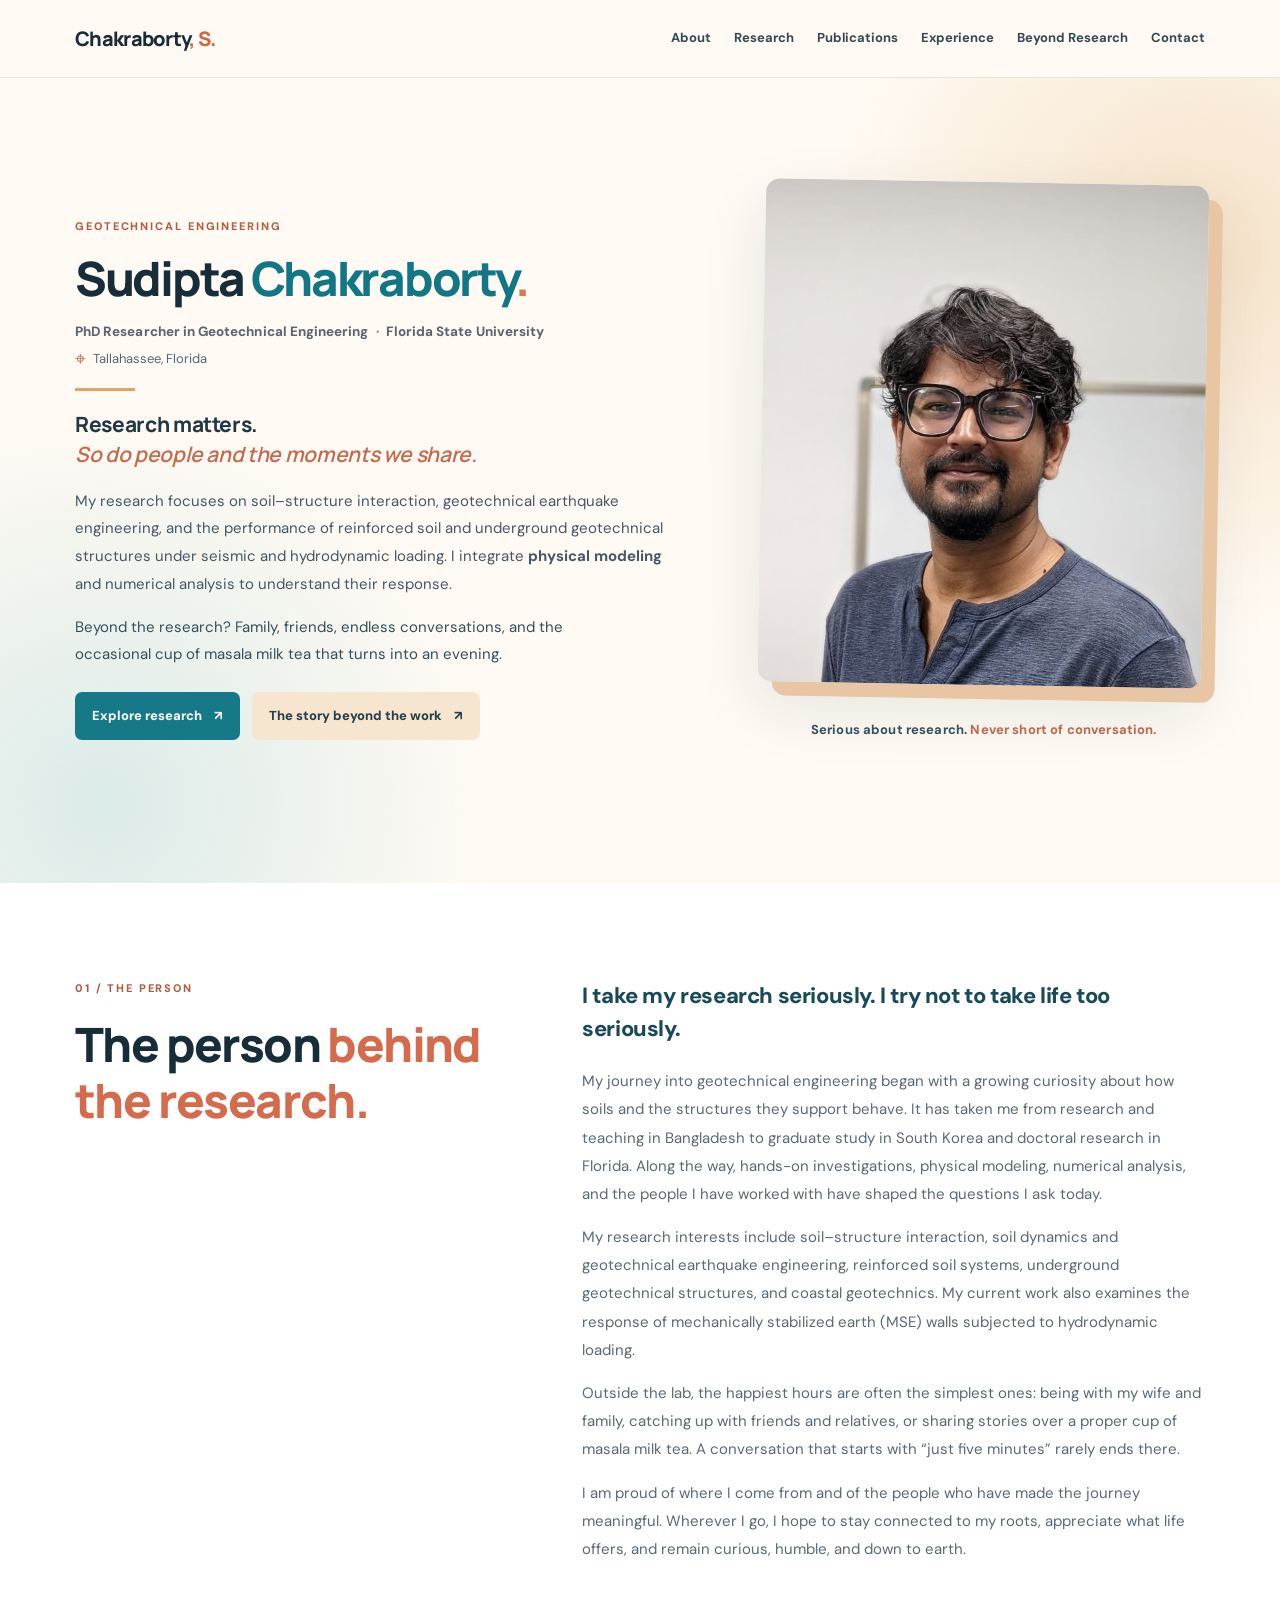
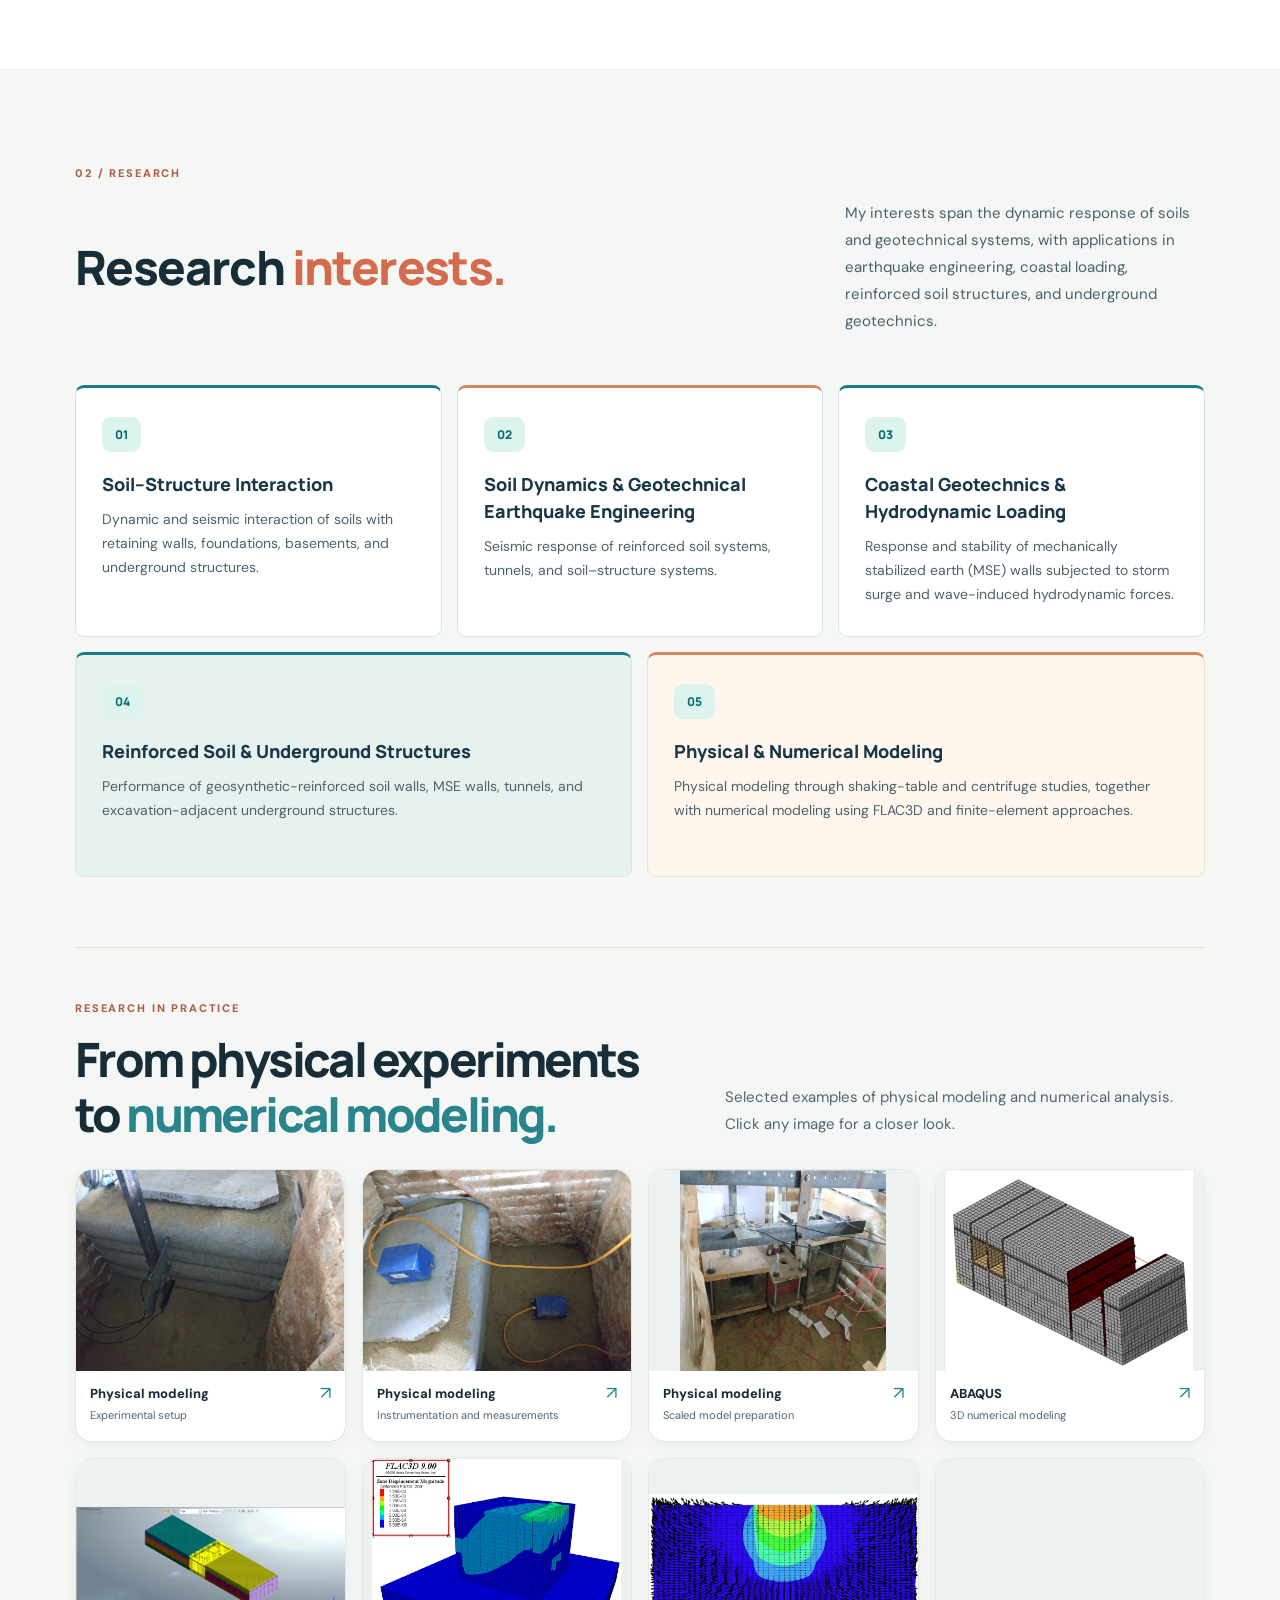
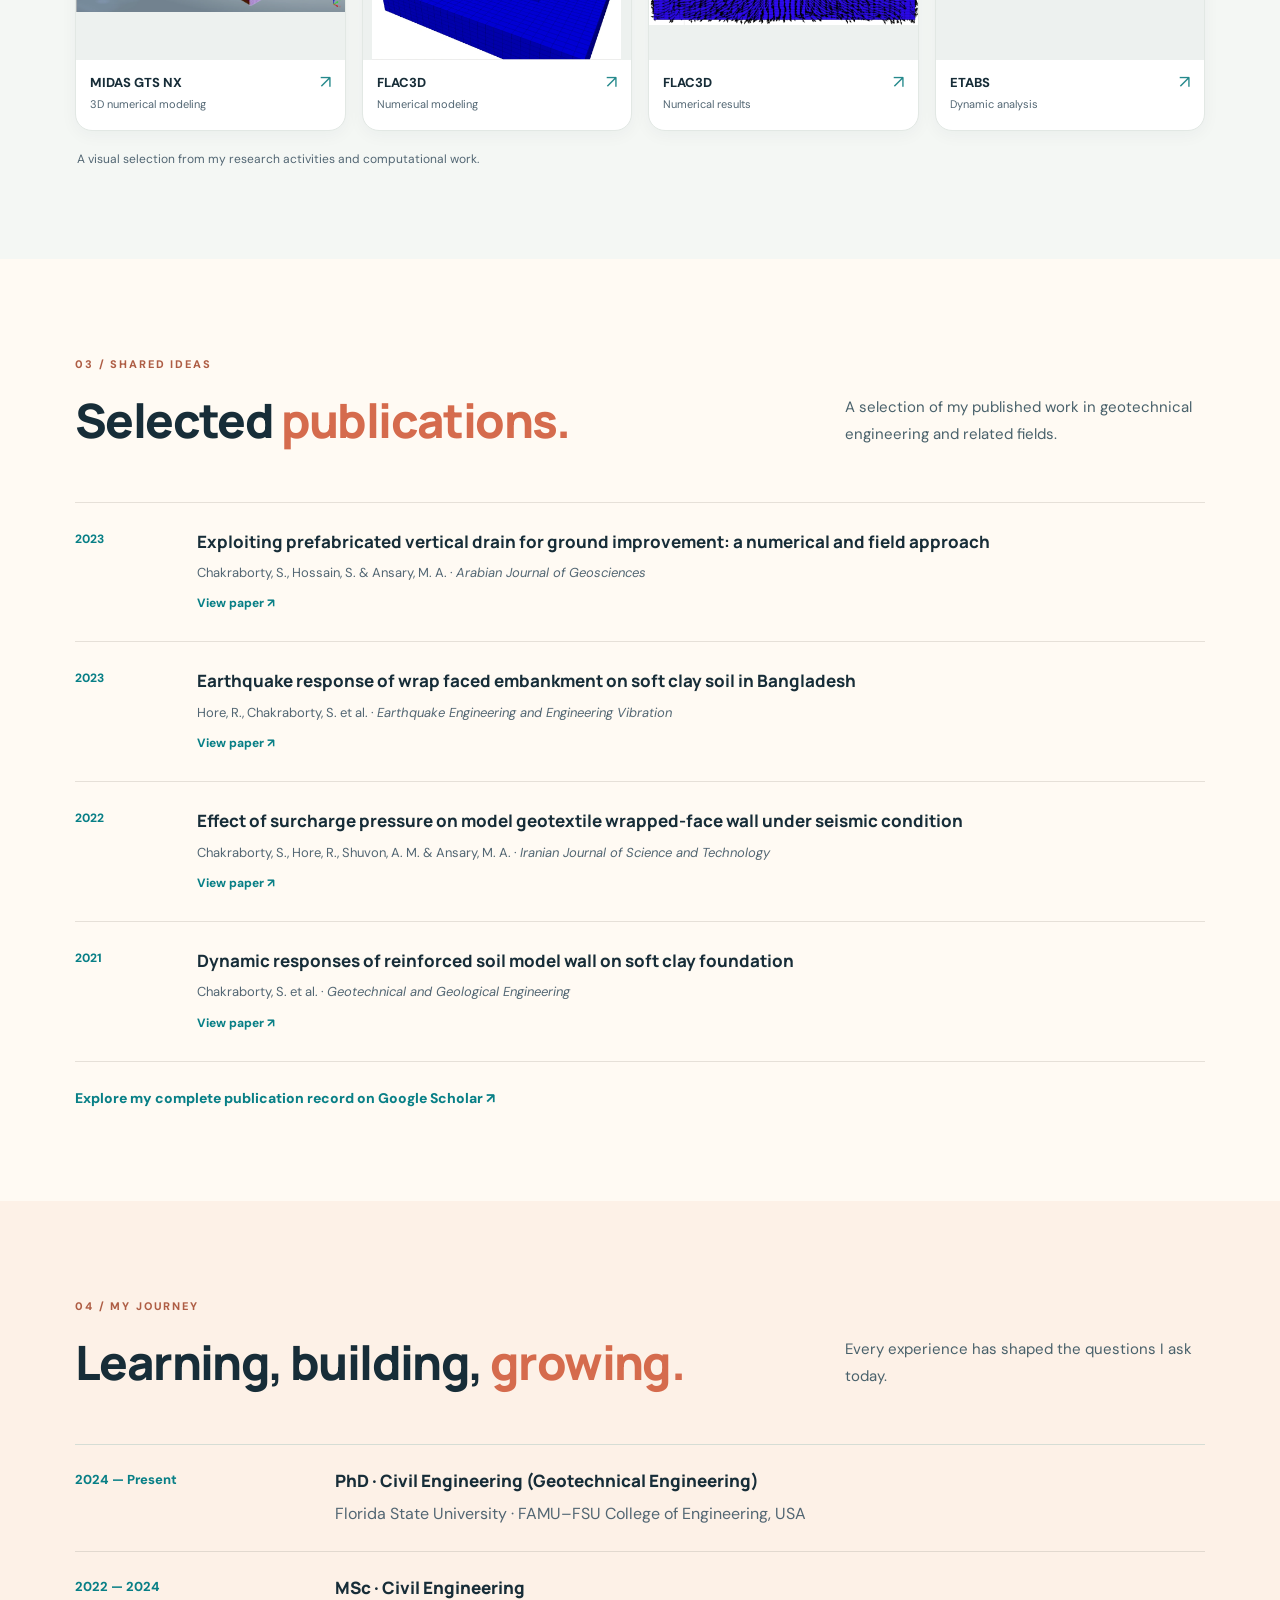
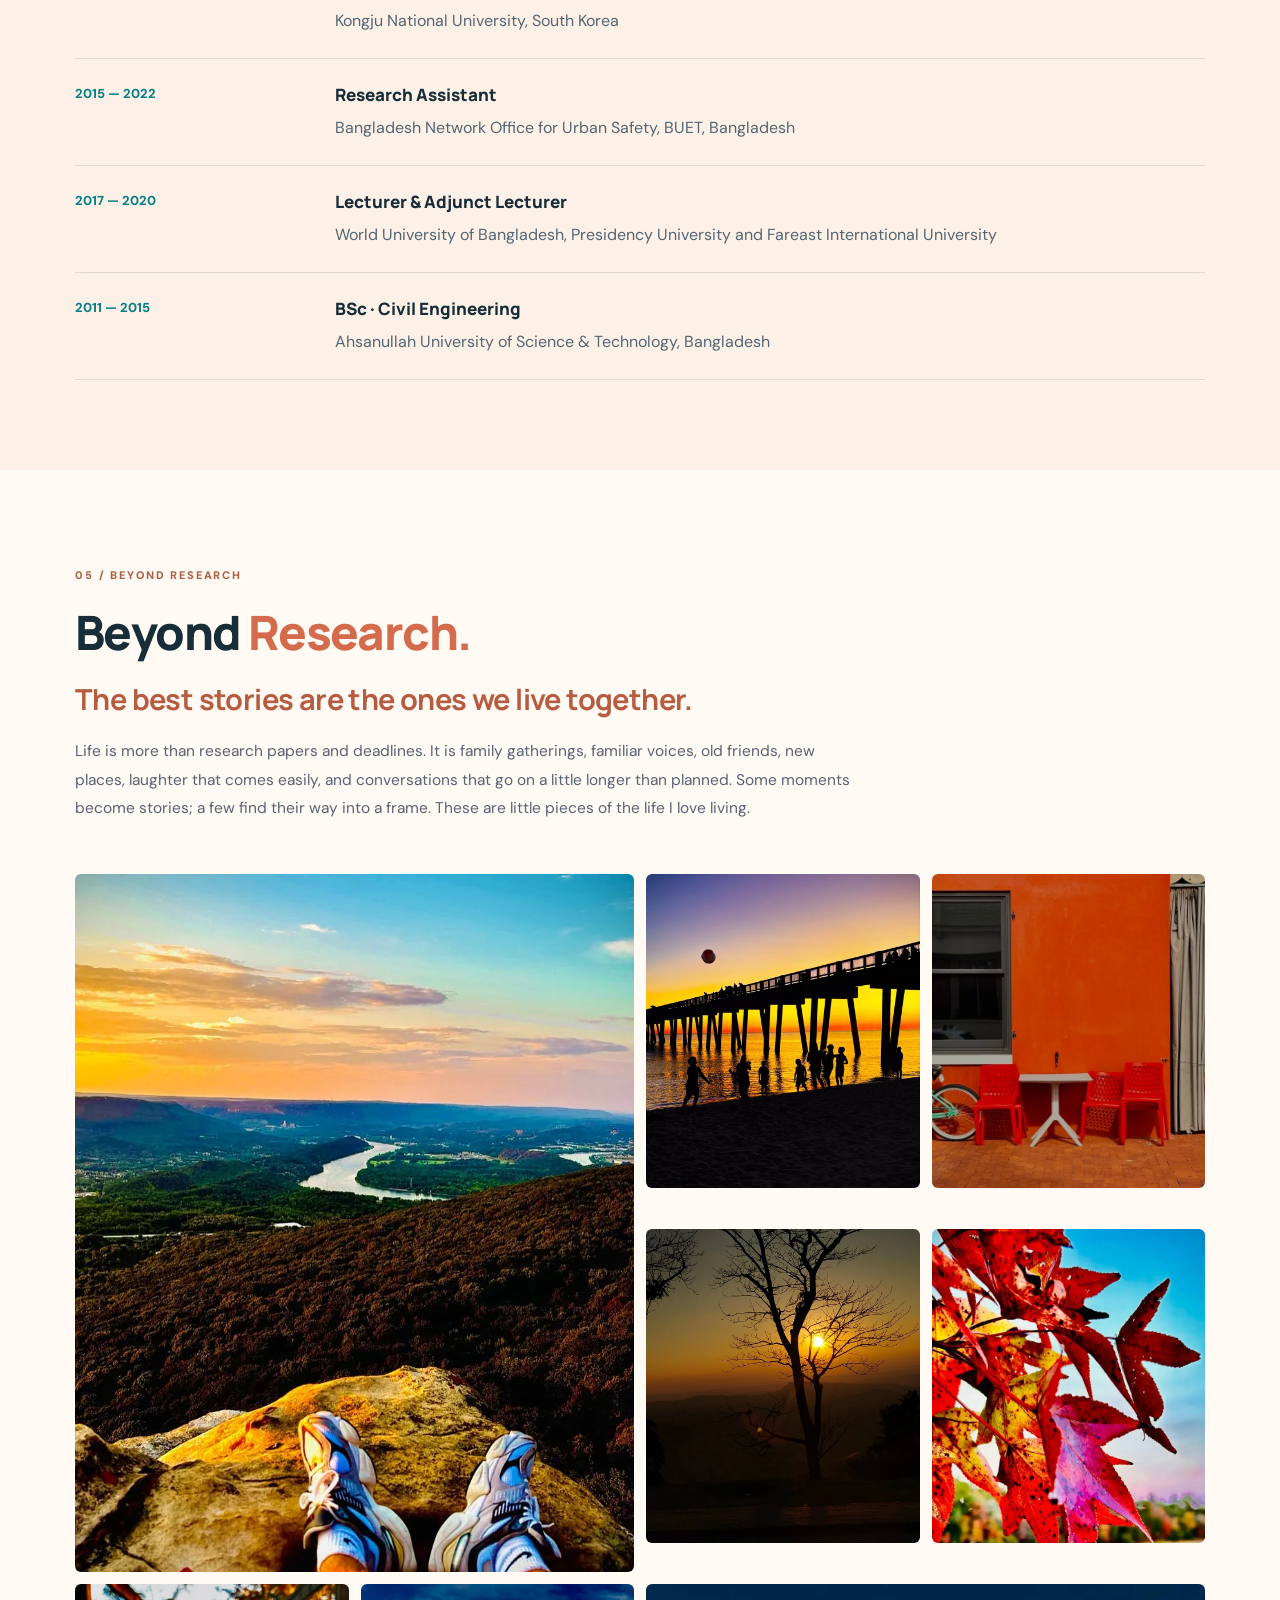
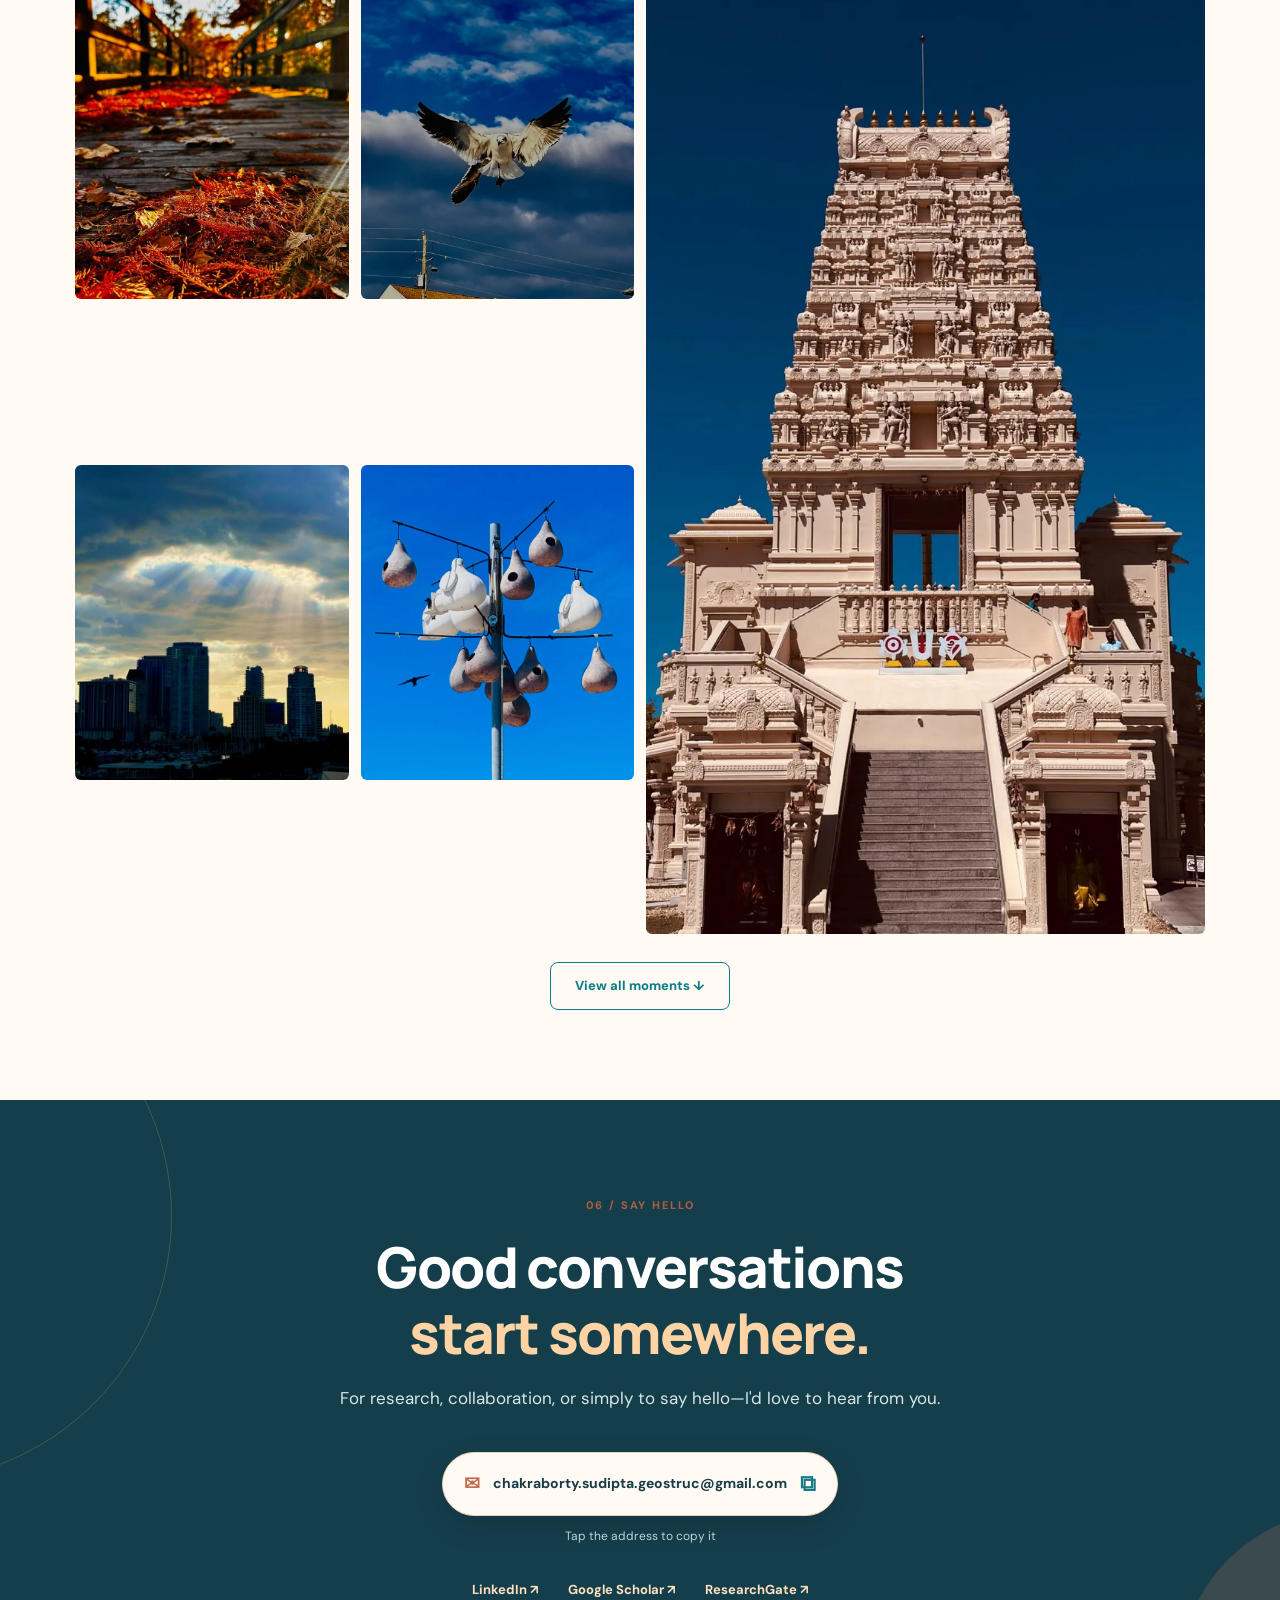
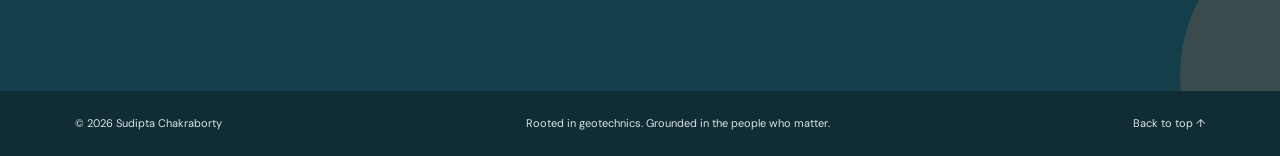
==== index.html @ 17e954bf "Launch personal academic website" ====
<!DOCTYPE html>

<html lang="en"><head><meta charset="utf-8"/><meta content="width=device-width,initial-scale=1" name="viewport"/><meta content="Sudipta Chakraborty — geotechnical engineering PhD researcher studying soil–structure interaction, reinforced soil systems, and seismic and hydrodynamic loading." name="description"/><title>Sudipta Chakraborty | Geotechnical Engineering</title><link href="https://fonts.googleapis.com" rel="preconnect"/><link crossorigin="" href="https://fonts.gstatic.com" rel="preconnect"/><link href="https://fonts.googleapis.com/css2?family=DM+Sans:wght@400;500;600;700&amp;family=Manrope:wght@400;500;600;700;800&amp;display=swap" rel="stylesheet"/><link href="style.css" rel="stylesheet"/></head><body>
<header class="site-header"><div class="wrap nav"><a class="brand" href="#top">Chakraborty<span class="dot">, S.</span></a><button aria-expanded="false" aria-label="Toggle menu" class="menu-toggle" type="button">☰</button><nav aria-label="Main navigation" class="nav-links"><a href="#about">About</a><a href="#research">Research</a><a href="#publications">Publications</a><a href="#experience">Experience</a><a href="#beyond">Beyond Research</a><a href="#contact">Contact</a></nav></div></header>
<main id="top"><section class="hero"><div class="wrap hero-grid"><div><span class="eyebrow">GEOTECHNICAL ENGINEERING</span>
<h1>Sudipta <em>Chakraborty</em><span class="name-period">.</span></h1>
<p class="role">PhD Researcher in Geotechnical Engineering <span class="role-separator">·</span> Florida State University</p><p class="hero-location"><span aria-hidden="true" class="location-pin">⌖</span> Tallahassee, Florida</p>
<div class="hero-separator"></div>
<p class="hero-hook">Research matters.<br/><i>So do people and the moments we share.</i></p>
<p class="lead">My research focuses on soil–structure interaction, geotechnical earthquake engineering, and the performance of reinforced soil and underground geotechnical structures under seismic and hydrodynamic loading. I integrate <strong>physical modeling</strong> and numerical analysis to understand their response.</p>
<p class="hero-human">Beyond the research? Family, friends, endless conversations, and the occasional cup of masala milk tea that turns into an evening.</p>
<div class="actions"><a class="btn primary" href="#research">Explore research <span>↗</span></a><a class="btn secondary" href="#about">The story beyond the work <span>↗</span></a></div></div><div class="hero-picture"><div class="hero-photo"><img alt="Portrait of Sudipta Chakraborty" src="assets/portrait.jpg"/></div><span class="portrait-caption">Serious about research. <i>Never short of conversation.</i></span></div></div></section>
<section class="section about-section" id="about"><div class="wrap two-col"><div><span class="eyebrow">01 / THE PERSON</span><h2>The person <i>behind the research.</i></h2></div><div><p class="large-copy">I take my research seriously. I try not to take life too seriously.</p>
<p>My journey into geotechnical engineering began with a growing curiosity about how soils and the structures they support behave. It has taken me from research and teaching in Bangladesh to graduate study in South Korea and doctoral research in Florida. Along the way, hands-on investigations, physical modeling, numerical analysis, and the people I have worked with have shaped the questions I ask today.</p>
<p>My research interests include soil–structure interaction, soil dynamics and geotechnical earthquake engineering, reinforced soil systems, underground geotechnical structures, and coastal geotechnics. My current work also examines the response of mechanically stabilized earth (MSE) walls subjected to hydrodynamic loading.</p>
<p>Outside the lab, the happiest hours are often the simplest ones: being with my wife and family, catching up with friends and relatives, or sharing stories over a proper cup of masala milk tea. A conversation that starts with “just five minutes” rarely ends there.</p>
<p>I am proud of where I come from and of the people who have made the journey meaningful. Wherever I go, I hope to stay connected to my roots, appreciate what life offers, and remain curious, humble, and down to earth.</p></div></div></section>
<section class="section paper-section" id="research"><div class="wrap"><span class="eyebrow">02 / RESEARCH</span><div class="section-head"><h2>Research <i>interests.</i></h2><p>My interests span the dynamic response of soils and geotechnical systems, with applications in earthquake engineering, coastal loading, reinforced soil structures, and underground geotechnics.</p></div><div class="research-grid"><article class="research-card"><span class="card-icon">01</span><h3>Soil–Structure Interaction</h3><p>Dynamic and seismic interaction of soils with retaining walls, foundations, basements, and underground structures.</p></article><article class="research-card"><span class="card-icon">02</span><h3>Soil Dynamics &amp; Geotechnical Earthquake Engineering</h3><p>Seismic response of reinforced soil systems, tunnels, and soil–structure systems.</p></article><article class="research-card"><span class="card-icon">03</span><h3>Coastal Geotechnics &amp; Hydrodynamic Loading</h3><p>Response and stability of mechanically stabilized earth (MSE) walls subjected to storm surge and wave-induced hydrodynamic forces.</p></article><article class="research-card"><span class="card-icon">04</span><h3>Reinforced Soil &amp; Underground Structures</h3><p>Performance of geosynthetic-reinforced soil walls, MSE walls, tunnels, and excavation-adjacent underground structures.</p></article><article class="research-card"><span class="card-icon">05</span><h3>Physical &amp; Numerical Modeling</h3><p>Physical modeling through shaking-table and centrifuge studies, together with numerical modeling using FLAC3D and finite-element approaches.</p></article></div><div class="research-showcase" id="research-photos"><div class="showcase-heading"><div><span class="eyebrow">RESEARCH IN PRACTICE</span><h3>From physical experiments to <i>numerical modeling.</i></h3></div><p>Selected examples of physical modeling and numerical analysis. Click any image for a closer look.</p></div><div class="research-photo-grid"><a aria-label="View Physical modeling experimental setup" class="research-photo" href="assets/research/research-01.webp" rel="noopener" target="_blank"><span class="research-photo-image"><img alt="Physical modeling experimental setup" decoding="async" loading="lazy" src="assets/research/research-01.webp"/></span><span class="research-photo-meta"><strong>Physical modeling</strong><small>Experimental setup</small></span><span aria-hidden="true" class="research-expand">↗</span></a><a aria-label="View Physical modeling instrumentation and measurements" class="research-photo" href="assets/research/research-02.webp" rel="noopener" target="_blank"><span class="research-photo-image"><img alt="Physical modeling instrumentation and measurements" decoding="async" loading="lazy" src="assets/research/research-02.webp"/></span><span class="research-photo-meta"><strong>Physical modeling</strong><small>Instrumentation and measurements</small></span><span aria-hidden="true" class="research-expand">↗</span></a><a aria-label="View Physical modeling scaled model preparation" class="research-photo" href="assets/research/research-03.webp" rel="noopener" target="_blank"><span class="research-photo-image"><img alt="Physical modeling scaled model preparation" decoding="async" loading="lazy" src="assets/research/research-03.webp"/></span><span class="research-photo-meta"><strong>Physical modeling</strong><small>Scaled model preparation</small></span><span aria-hidden="true" class="research-expand">↗</span></a><a aria-label="View ABAQUS three-dimensional numerical model" class="research-photo" href="assets/research/research-04.webp" rel="noopener" target="_blank"><span class="research-photo-image"><img alt="ABAQUS three-dimensional numerical model" decoding="async" loading="lazy" src="assets/research/research-04.webp"/></span><span class="research-photo-meta"><strong>ABAQUS</strong><small>3D numerical modeling</small></span><span aria-hidden="true" class="research-expand">↗</span></a><a aria-label="View MIDAS GTS NX three-dimensional numerical model" class="research-photo" href="assets/research/research-05.webp" rel="noopener" target="_blank"><span class="research-photo-image"><img alt="MIDAS GTS NX three-dimensional numerical model" decoding="async" loading="lazy" src="assets/research/research-05.webp"/></span><span class="research-photo-meta"><strong>MIDAS GTS NX</strong><small>3D numerical modeling</small></span><span aria-hidden="true" class="research-expand">↗</span></a><a aria-label="View FLAC3D numerical model" class="research-photo" href="assets/research/research-06.webp" rel="noopener" target="_blank"><span class="research-photo-image"><img alt="FLAC3D numerical model" decoding="async" loading="lazy" src="assets/research/research-06.webp"/></span><span class="research-photo-meta"><strong>FLAC3D</strong><small>Numerical modeling</small></span><span aria-hidden="true" class="research-expand">↗</span></a><a aria-label="View FLAC3D numerical results" class="research-photo" href="assets/research/research-07.webp" rel="noopener" target="_blank"><span class="research-photo-image"><img alt="FLAC3D numerical results" decoding="async" loading="lazy" src="assets/research/research-07.webp"/></span><span class="research-photo-meta"><strong>FLAC3D</strong><small>Numerical results</small></span><span aria-hidden="true" class="research-expand">↗</span></a><a aria-label="View ETABS dynamic analysis model" class="research-photo" href="assets/research/research-08.webp" rel="noopener" target="_blank"><span class="research-photo-image"><img alt="ETABS dynamic analysis model" decoding="async" loading="lazy" src="assets/research/research-08.webp"/></span><span class="research-photo-meta"><strong>ETABS</strong><small>Dynamic analysis</small></span><span aria-hidden="true" class="research-expand">↗</span></a></div><p class="showcase-footnote">A visual selection from my research activities and computational work.</p></div></div></section>
<section class="section" id="publications"><div class="wrap"><span class="eyebrow">03 / SHARED IDEAS</span><div class="section-head"><h2>Selected <i>publications.</i></h2><p>A selection of my published work in geotechnical engineering and related fields.</p></div><div class="publications">
<article class="pub"><span class="pub-year">2023</span><div><h3>Exploiting prefabricated vertical drain for ground improvement: a numerical and field approach</h3><p>Chakraborty, S., Hossain, S. &amp; Ansary, M. A. · <i>Arabian Journal of Geosciences</i></p><a href="https://doi.org/10.1007/s12517-023-11528-5" rel="noopener" target="_blank">View paper ↗</a></div></article>
<article class="pub"><span class="pub-year">2023</span><div><h3>Earthquake response of wrap faced embankment on soft clay soil in Bangladesh</h3><p>Hore, R., Chakraborty, S. et al. · <i>Earthquake Engineering and Engineering Vibration</i></p><a href="https://doi.org/10.1007/s11803-023-2194-8" rel="noopener" target="_blank">View paper ↗</a></div></article>
<article class="pub"><span class="pub-year">2022</span><div><h3>Effect of surcharge pressure on model geotextile wrapped-face wall under seismic condition</h3><p>Chakraborty, S., Hore, R., Shuvon, A. M. &amp; Ansary, M. A. · <i>Iranian Journal of Science and Technology</i></p><a href="https://doi.org/10.1007/s40996-022-00900-2" rel="noopener" target="_blank">View paper ↗</a></div></article>
<article class="pub"><span class="pub-year">2021</span><div><h3>Dynamic responses of reinforced soil model wall on soft clay foundation</h3><p>Chakraborty, S. et al. · <i>Geotechnical and Geological Engineering</i></p><a href="https://doi.org/10.1007/s10706-020-01665-z" rel="noopener" target="_blank">View paper ↗</a></div></article></div><a class="text-link" href="https://scholar.google.com/citations?user=aF-AD1QAAAAJ&amp;hl=en" rel="noopener" target="_blank">Explore my complete publication record on Google Scholar ↗</a></div></section>
<section class="section experience-section" id="experience"><div class="wrap"><span class="eyebrow">04 / MY JOURNEY</span><div class="section-head"><h2>Learning, building, <i>growing.</i></h2><p>Every experience has shaped the questions I ask today.</p></div><div class="timeline"><div class="timeline-item"><span>2024 — Present</span><div><h3>PhD · Civil Engineering (Geotechnical Engineering)</h3><p>Florida State University · FAMU–FSU College of Engineering, USA</p></div></div><div class="timeline-item"><span>2022 — 2024</span><div><h3>MSc · Civil Engineering</h3><p>Kongju National University, South Korea</p></div></div><div class="timeline-item"><span>2015 — 2022</span><div><h3>Research Assistant</h3><p>Bangladesh Network Office for Urban Safety, BUET, Bangladesh</p></div></div><div class="timeline-item"><span>2017 — 2020</span><div><h3>Lecturer &amp; Adjunct Lecturer</h3><p>World University of Bangladesh, Presidency University and Fareast International University</p></div></div><div class="timeline-item"><span>2011 — 2015</span><div><h3>BSc · Civil Engineering</h3><p>Ahsanullah University of Science &amp; Technology, Bangladesh</p></div></div></div></div></section>
<section class="section gallery-section" id="beyond"><div class="wrap"><span class="eyebrow">05 / BEYOND RESEARCH</span><div class="section-head"><div><h2>Beyond <i>Research.</i></h2><p class="gallery-quote">The best stories are the ones we live together.</p><p class="gallery-intro">Life is more than research papers and deadlines. It is family gatherings, familiar voices, old friends, new places, laughter that comes easily, and conversations that go on a little longer than planned. Some moments become stories; a few find their way into a frame. These are little pieces of the life I love living.</p></div></div><div class="photo-grid" id="photoGrid"></div><button class="show-more" id="morePhotos" type="button">View all moments ↓</button></div></section>
<section class="section contact-section" id="contact"><div class="wrap contact-wrap"><span class="eyebrow">06 / SAY HELLO</span><h2>Good conversations<br/><i>start somewhere.</i></h2><p>For research, collaboration, or simply to say hello—I'd love to hear from you.</p><button aria-label="Copy email address: chakraborty.sudipta.geostruc@gmail.com" class="email-pill" id="copyEmail" title="Click to copy email" type="button"><span class="email-pill-icon">✉</span><span class="email-pill-address">chakraborty.sudipta.geostruc@gmail.com</span><span aria-hidden="true" class="email-pill-copy">⧉</span></button><span aria-live="polite" class="copy-hint" id="copyHint">Tap the address to copy it</span><div class="socials"><a href="https://www.linkedin.com/in/sudipta-chakraborty-29608b140/" rel="noopener" target="_blank">LinkedIn ↗</a><a href="https://scholar.google.com/citations?user=aF-AD1QAAAAJ&amp;hl=en" rel="noopener" target="_blank">Google Scholar ↗</a><a href="https://www.researchgate.net/profile/Sudipta-Chakraborty-10" rel="noopener" target="_blank">ResearchGate ↗</a></div></div></section></main><footer><div class="wrap footer-inner"><span>© <span id="year"></span> Sudipta Chakraborty</span><span>Rooted in geotechnics. Grounded in the people who matter.</span><a href="#top">Back to top ↑</a></div></footer>
<div aria-label="Photography viewer" aria-modal="true" class="lightbox" hidden="" id="lightbox" role="dialog"><button aria-label="Close photo viewer" class="close-lightbox" type="button">×</button><button aria-label="Previous photo" class="prev-photo" type="button">‹</button><img alt="Enlarged personal photograph" id="lightboxImg"/><button aria-label="Next photo" class="next-photo" type="button">›</button><div class="photo-count" id="photoCount"></div></div><script src="script.js"></script></body></html>
---- style.css ----
:root{--ink:#21332f;--muted:#65736e;--paper:#faf9f5;--mint:#e7f0e8;--accent:#437764;--line:#e1e8e1;--white:#fff}*{box-sizing:border-box}html{scroll-behavior:smooth;scroll-padding-top:85px}body{margin:0;background:var(--paper);color:var(--ink);font-family:'DM Sans',sans-serif;font-size:15px;line-height:1.7}a{text-decoration:none;color:inherit}button{font:inherit;cursor:pointer}img{max-width:100%;display:block}.wrap{width:min(1130px,calc(100% - 48px));margin:auto}.site-header{position:sticky;top:0;z-index:30;background:rgba(250,249,245,.95);backdrop-filter:blur(14px);border-bottom:1px solid var(--line)}.nav{height:75px;display:flex;align-items:center;justify-content:space-between}.brand{font:800 23px Manrope,sans-serif;letter-spacing:-1.2px}.dot{color:#d39161}.nav-links{display:flex;gap:23px;align-items:center}.nav-links a{font-size:12px;font-weight:700;color:#46594e;transition:color .2s}.nav-links a:hover,.text-link:hover{color:#c57e4d}.menu-toggle{display:none;background:none;border:0;font-size:26px;color:var(--ink)}.hero{padding:88px 0 110px;overflow:hidden}.hero-grid{display:grid;grid-template-columns:1.13fr .87fr;align-items:center;gap:70px}.eyebrow{display:inline-flex;align-items:center;gap:9px;text-transform:uppercase;letter-spacing:2px;font-size:11px;font-weight:800;color:var(--accent)}.spark{font-size:18px}.hero h1{font:800 clamp(55px,6.2vw,93px)/1.11 Manrope,sans-serif;letter-spacing:-5px;margin:20px 0}.hero h1 em,h2 i{font-style:normal;color:var(--accent)}.role{font-size:16px;font-weight:700;margin:0 0 13px}.lead{font-size:17px;color:#596a62;max-width:540px}.actions{display:flex;gap:12px;flex-wrap:wrap;margin-top:30px}.btn{display:inline-flex;align-items:center;gap:22px;padding:13px 20px;border-radius:8px;font-size:13px;font-weight:800;transition:transform .2s,background .2s}.btn:hover{transform:translateY(-2px)}.primary{background:var(--accent);color:white}.secondary{background:#e5eee7;color:var(--ink)}.hero-location{margin-top:32px;font-size:12px;color:var(--muted)}.hero-picture{position:relative}.hero-photo{border-radius:43% 43% 16px 16px;overflow:hidden;background:#dce6df;aspect-ratio: .84;box-shadow:28px 28px 0 #e7eee5}.hero-photo img{width:100%;height:100%;object-fit:cover;object-position:50% 35%}.floating-note{position:absolute;bottom:-30px;left:-36px;display:block;background:#fff;padding:16px 22px;box-shadow:0 10px 45px #20392b20;border-radius:9px;transform:rotate(-5deg);font-size:12px;font-weight:800;line-height:1.6}.section{padding:100px 0}.about-section{background:#fff}.two-col{display:grid;grid-template-columns:1fr 1.5fr;gap:90px}.section h2{font:800 clamp(35px,4vw,55px)/1.17 Manrope,sans-serif;letter-spacing:-2px;margin:17px 0 18px}.two-col p{color:#63726a}.two-col .large-copy{font-size:21px;line-height:1.6;color:var(--ink);font-weight:600;margin-top:6px}.section-head{display:flex;justify-content:space-between;align-items:end;gap:45px;margin-bottom:35px}.section-head h2{max-width:560px}.section-head>p{max-width:370px;color:var(--muted)}.paper-section{background:#eef2ec}.research-grid{display:grid;grid-template-columns:repeat(3,1fr);gap:17px}.research-card{background:white;border-radius:13px;padding:35px 28px 31px;min-height:240px;box-shadow:0 1px 1px #00000005}.card-icon{display:inline-flex;border-radius:9px;background:#ebf3eb;padding:7px 13px;font-size:27px;color:var(--accent)}.research-card h3{font:800 17px/1.5 Manrope,sans-serif;margin:19px 0 10px}.research-card p,.pub p,.timeline-item p{color:var(--muted);margin:0}.publications{border-top:1px solid var(--line)}.pub{display:grid;grid-template-columns:95px 1fr;gap:27px;border-bottom:1px solid var(--line);padding:26px 0}.pub-year{font-size:12px;font-weight:800;color:var(--accent)}.pub h3{font:750 17px/1.5 Manrope,sans-serif;max-width:850px;margin:0 0 8px}.pub p{font-size:13px}.pub a,.text-link{display:inline-block;margin-top:9px;font-size:12px;font-weight:800;color:var(--accent)}.text-link{margin-top:25px;font-size:14px}.experience-section{background:#f0f4ef}.timeline{border-top:1px solid #d5ddd5}.timeline-item{display:grid;grid-template-columns:220px 1fr;gap:40px;border-bottom:1px solid #d5ddd5;padding:24px 0}.timeline-item>span{font-weight:800;color:var(--accent);font-size:13px}.timeline-item h3{font:800 17px Manrope,sans-serif;margin:0 0 8px}.gallery-section{background:#fff}.gallery-intro{max-width:650px!important;font-size:16px;color:var(--muted);line-height:1.75}.photo-grid{display:grid;grid-template-columns:repeat(4,minmax(0,1fr));gap:12px}.photo-grid button{padding:0;border:0;background:#e9ece6;border-radius:9px;overflow:hidden;aspect-ratio:4/4.6}.photo-grid button:nth-child(7n+1){grid-column:span 2;grid-row:span 2;aspect-ratio:auto}.photo-grid img{width:100%;height:100%;object-fit:cover;transition:transform .4s}.photo-grid button:hover img{transform:scale(1.06)}.photo-grid button:focus-visible{outline:4px solid var(--accent)}.show-more{display:block;margin:28px auto 0;background:transparent;border:1px solid #abc4b3;color:var(--accent);border-radius:8px;padding:12px 24px;font-weight:800;font-size:13px}.contact-section{background:#213b33;color:white;text-align:center}.contact-wrap>p{color:#bfd4ca}.contact-wrap h2{font-size:clamp(34px,5vw,64px)}.contact-wrap h2 i{color:#b8d5bb}.contact-wrap .btn{margin-top:20px;background:#edf3ec;color:#213b33}.socials{display:flex;gap:30px;justify-content:center;margin-top:40px;flex-wrap:wrap}.socials a{color:#d9e9dd;font-weight:700;font-size:13px}footer{background:#172b24;color:#b8ccc0}.footer-inner{display:flex;justify-content:space-between;gap:20px;flex-wrap:wrap;padding:23px 0;font-size:11px}.lightbox[hidden]{display:none}.lightbox{position:fixed;inset:0;z-index:100;background:rgba(10,17,15,.96);display:flex;align-items:center;justify-content:center;padding:50px 70px}.lightbox img{width:auto;max-width:100%;max-height:85vh;object-fit:contain}.lightbox button{position:absolute;border:0;background:#ffffff20;color:white;border-radius:100px;width:44px;height:44px;font-size:29px}.close-lightbox{right:25px;top:22px}.prev-photo{left:18px}.next-photo{right:18px}.photo-count{position:absolute;bottom:14px;color:white;font-size:12px}@media(max-width:820px){.nav-links{display:none;position:absolute;top:75px;left:0;right:0;background:var(--paper);padding:20px 24px;box-shadow:0 15px 20px #0001;flex-direction:column;align-items:flex-start}.nav-links.open{display:flex}.menu-toggle{display:block}.hero{padding:50px 0 80px}.hero-grid,.two-col{grid-template-columns:1fr;gap:35px}.hero-picture{max-width:450px;margin:0 auto}.hero h1{letter-spacing:-3px}.section{padding:68px 0}.section-head{display:block}.research-grid{grid-template-columns:1fr}.photo-grid{grid-template-columns:repeat(3,minmax(0,1fr))}.timeline-item{grid-template-columns:135px 1fr;gap:15px}}@media(max-width:520px){.wrap{width:min(100% - 34px,1130px)}.hero h1{font-size:49px}.lead{font-size:15px}.hero-photo{max-width:320px;margin:auto}.floating-note{left:0;bottom:-20px}.section h2{letter-spacing:-1.2px}.photo-grid{grid-template-columns:repeat(2,minmax(0,1fr));gap:7px}.pub{grid-template-columns:1fr;gap:5px}.timeline-item{grid-template-columns:1fr;gap:5px}.lightbox{padding:60px 44px}.lightbox button{width:34px;height:34px}.prev-photo{left:3px}.next-photo{right:3px}}

/* V2 — warmer editorial style, confident contrast, human-centered layout */
:root{--ink:#222c3f;--muted:#5c6678;--paper:#fff9f1;--mint:#f1ede6;--accent:#256c85;--line:#e9e0d8;--white:#fff;--coral:#ef8868;--gold:#ffcd79}
body{background:var(--paper);color:var(--ink)}
.site-header{background:rgba(255,249,241,.96)}
.brand{font-size:21px;letter-spacing:-.7px}.brand .dot,.dot{color:var(--coral)}
.nav-links a{color:#404b60}.nav-links a:hover,.text-link:hover{color:#bd563d}
.hero{background:radial-gradient(circle at 78% 20%,#ffe7cc 0,transparent 42%),linear-gradient(138deg,#fffaf2 0%,#f5f5f0 100%);padding:82px 0 100px}
.hero-grid{grid-template-columns:1.12fr .88fr;gap:80px}
.eyebrow{color:#ae5d44;letter-spacing:1.85px}.spark{color:var(--coral)}
.hero h1{font-size:clamp(58px,6.4vw,90px);letter-spacing:-4.6px;line-height:1.12;margin:24px 0 22px}
.hero h1 em{color:#217992}
.role{font-size:14px;letter-spacing:.25px;color:#344256}.role-separator{color:var(--coral);padding:0 6px}
.hero-hook{max-width:600px;font:700 clamp(23px,2.5vw,33px)/1.35 Manrope,sans-serif;letter-spacing:-1.2px;margin:23px 0 15px}
.lead{max-width:570px;color:#576176;font-size:16px;line-height:1.8}
.hero-photo{aspect-ratio: .89;border-radius:22px;box-shadow:22px 22px 0 #f4d5b9;border:6px solid #fff;transform:rotate(1.2deg)}
.hero-photo img{object-position:50% 29%}
.floating-note{left:-38px;bottom:15px;background:#fff9e8;transform:rotate(-6deg);color:#344256;box-shadow:0 10px 36px #33333316;border-left:4px solid var(--coral)}
.primary{background:#236a84}.secondary{background:#f4dfce}.btn{border-radius:11px}
.about-section{background:white}.two-col{grid-template-columns:.85fr 1.45fr;gap:105px}
.section h2{color:var(--ink)}h2 i{color:#da795b}.two-col .large-copy{font-size:25px;line-height:1.5;color:#24475a;letter-spacing:-.4px}.two-col p{font-size:15.5px;line-height:1.88;color:#566174}
.paper-section{background:#f4eee7}.section-head{align-items:center}.section-head h2{max-width:760px}.section-head>p{max-width:355px;font-size:16px;line-height:1.8}
.research-grid{grid-template-columns:repeat(2,1fr);gap:18px}.research-card{min-height:225px;padding:33px;border:1px solid #f1e3dc;border-radius:18px;transition:transform .2s,box-shadow .2s}.research-card:hover{transform:translateY(-4px);box-shadow:0 15px 35px #5f5a5011}.card-icon{font:800 13px Manrope,sans-serif;background:#ffeadb;color:#bd5b43;padding:9px 13px}.research-card h3{font-size:20px}.research-card p{line-height:1.7}
.experience-section{background:#f8f1e8}.pub-year,.timeline-item>span,.pub a,.text-link{color:#1e7894}
.gallery-section{background:#fff}.gallery-section .section-head{max-width:850px}.gallery-quote{font:700 clamp(20px,2.4vw,30px)/1.45 Manrope,sans-serif;letter-spacing:-.6px;color:#2b5264;max-width:850px;margin:8px 0 12px}.gallery-intro{max-width:800px!important;color:#586376;line-height:1.9}
.photo-grid button{border-radius:13px}.show-more{border-color:#dfa991;color:#ae5d44}
.contact-section{background:linear-gradient(135deg,#173b51,#25566b 60%,#385a63);color:#fff}.contact-wrap h2 i{color:#ffd1a9}.contact-wrap .btn{background:#ffdfc1;color:#1d3e51}.contact-wrap>p{color:#e0e8ed}.contact-email{font-size:14px;overflow-wrap:anywhere}.socials a{color:#ffdfcb}
footer{background:#162b3a;color:#c1cdd5}
@media(max-width:820px){.hero-grid,.two-col{grid-template-columns:1fr;gap:45px}.hero-grid>div:first-child{order:1}.hero-picture{order:2}.research-grid{grid-template-columns:1fr}.hero h1{font-size:clamp(50px,9vw,75px)}.section-head{display:block}}
@media(max-width:520px){.hero{padding:45px 0 74px}.hero h1{font-size:51px;letter-spacing:-3px}.hero-hook{font-size:24px}.hero-photo{max-width:310px}.floating-note{left:-7px;bottom:-19px}.two-col .large-copy{font-size:21px}.section h2{font-size:38px}}


/* V3: confident editorial design with playful human accents, accessible contrast */
:root{--ink:#172b39;--muted:#485b67;--paper:#fcfaf6;--accent:#087f86;--line:#e0e6e4;--coral:#e86f4f;--gold:#f0bd64}
body{background:var(--paper);color:var(--ink);font-size:16px}
.site-header{background:rgba(252,250,246,.96);border-bottom:1px solid #e4e6e0}
.nav{height:77px}.brand{font-weight:800;font-size:22px;color:#172b39}.brand .dot{color:#ce6745}
.nav-links a{font-size:13px;color:#344a53}.nav-links a:hover{color:#007e85}
.hero{background:radial-gradient(circle at 93% 16%,rgba(255,208,134,.46),transparent 27%),radial-gradient(circle at 2% 86%,rgba(102,209,190,.16),transparent 32%),#fcfaf6;padding:75px 0 96px}
.hero-grid{grid-template-columns:1.1fr .9fr;gap:75px}
.hero .eyebrow{color:#b05d42;font-size:12px;letter-spacing:1.6px}.hero-break{color:#e09b6e}
.hero h1{font:800 clamp(54px,6.1vw,88px)/1.07 Manrope,sans-serif;letter-spacing:-4.7px;margin:26px 0 24px}
.hero h1 em{font-style:normal;color:#07828a}
.hero .role{font-weight:800;font-size:14px;max-width:530px;line-height:1.65}
.hero-hook{font:750 clamp(21px,2vw,27px)/1.42 Manrope,sans-serif;max-width:600px;letter-spacing:-.7px;color:#1e3444;margin:26px 0 15px}
.hero .lead{font-size:15.5px;line-height:1.88;color:#485b67;max-width:590px}
.hero-photo{aspect-ratio: .9;border:8px solid white;border-radius:24px;transform:none;box-shadow:18px 18px 0 #e7ccad,0 20px 50px #24434a14}
.hero-photo img{object-position:50% 32%}
.floating-note{background:#fff;border-left:4px solid #f0b560;color:#264750;transform:rotate(-3deg);font-size:12px;padding:13px 18px;left:-30px;bottom:-22px;box-shadow:0 12px 30px #142b3224}
.primary{background:#087f86;color:#fff}.primary:hover{background:#06676e}.secondary{background:#fae7d1;color:#273b42}.btn{border-radius:10px;font-size:13px}
.hero-location{font-size:12px;color:#526670}
.about-section{background:white}.section{padding:90px 0}.two-col{grid-template-columns:.75fr 1.5fr;gap:75px}
.two-col .large-copy{font-size:23px;color:#0d646b;font-weight:800}.two-col p{color:#435764;line-height:1.88;font-size:15px}
.section h2{letter-spacing:-1.6px}.section h2 i{color:#d56b4d}
.paper-section{background:#f1f7f5}.section-head h2{max-width:790px}.section-head>p{max-width:360px;color:#49616b;font-size:15px}
.research-grid{grid-template-columns:repeat(6,1fr);gap:15px}.research-card{grid-column:span 2;min-height:225px;background:#fff;border:1px solid #d8e7e4;border-radius:16px;padding:29px 26px;box-shadow:0 5px 20px #174f5710}.research-card:nth-child(4),.research-card:nth-child(5){grid-column:span 3}.research-card:nth-child(4){background:#e3f1ed}.research-card:nth-child(5){background:#fff4e8;border-color:#f1dfc7}
.research-card h3{font-size:18px;color:#183748}.research-card p{font-size:14px;color:#4d626c}.card-icon{background:#dcf3ee;color:#076c73;font-size:12px}
.experience-section{background:#fdf1e7}.timeline-item{border-color:#e2d9cf}
.pub-year,.timeline-item>span,.pub a,.text-link{color:#087f86}
.gallery-section{background:#fff}.gallery-quote{color:#0e727a;font-size:clamp(21px,2.5vw,29px);line-height:1.5}.gallery-intro{max-width:850px!important;font-size:15.5px!important;line-height:1.85!important}
.photo-grid button{border-radius:10px}.show-more{border:1px solid #087f86;color:#087f86}
.contact-section{background:linear-gradient(135deg,#103e4a,#0c5c65 60%,#186a70);color:#fff}.contact-wrap h2{color:#fff;font-size:clamp(37px,4.4vw,58px)}.contact-wrap h2 i{color:#ffcb91}.contact-wrap>p{color:#e5f1ee}.contact-wrap .contact-email{display:inline-block;color:#fff;font-size:16px;text-decoration:underline;text-decoration-color:#e8bc80;text-underline-offset:6px;overflow-wrap:anywhere}.contact-wrap .btn{display:table;margin:22px auto 0;background:#ffcf94;color:#173b42}.socials a{color:#f5e7d5}
footer{background:#102d35;color:#d8e7e5}
@media(max-width:950px){.hero-grid{grid-template-columns:1.1fr .9fr;gap:40px}.research-card{grid-column:span 3}.research-card:nth-child(4),.research-card:nth-child(5){grid-column:span 3}}
@media(max-width:820px){.hero-grid,.two-col{grid-template-columns:1fr;gap:45px}.hero h1{font-size:clamp(54px,10vw,78px)}.research-grid{grid-template-columns:repeat(2,minmax(0,1fr))}.research-card,.research-card:nth-child(4),.research-card:nth-child(5){grid-column:auto}.two-col{gap:20px}.hero-picture{max-width:420px}}
@media(max-width:520px){.hero h1{font-size:49px;letter-spacing:-2.8px}.research-grid{grid-template-columns:1fr}.hero .lead{font-size:15px}.floating-note{left:0}.contact-wrap .contact-email{font-size:13px}}

.contact-wrap .contact-email{display:block;text-decoration:none;margin-top:18px}.contact-wrap button.btn{border:0;cursor:pointer}.contact-wrap button.btn:focus-visible{outline:3px solid #fff;outline-offset:4px}

/* V4: clearer academic hierarchy, warm editorial personality */
:root{--ink:#172d38;--muted:#526673;--paper:#fffaf3;--accent:#136e78;--line:#e6e0d8;--coral:#da7458;--gold:#ecbd72}
body{background:#fffaf3;color:#172d38;font-size:16px}
.site-header{background:rgba(255,250,243,.97)}.brand{font-size:20px;letter-spacing:-.7px}.dot{color:#cc7455}
.nav-links a{color:#334a55}.nav-links a:hover{color:#b85e43}
.hero{background:radial-gradient(circle at 94% 22%,#f5e2c8 0,transparent 28%),radial-gradient(circle at 8% 90%,#dbebe8 0,transparent 28%),#fffaf3;padding:94px 0 105px}
.hero-grid{grid-template-columns:1.16fr .84fr;gap:76px}
.hero h1{font-size:clamp(39px,4.1vw,64px);line-height:1.14;letter-spacing:-2.9px;margin:19px 0 12px;white-space:normal}
.hero h1 em{color:#117785}.name-period{color:#d77b55}
.hero .role{font-size:13px;font-weight:800;text-transform:uppercase;letter-spacing:.8px;color:#5b6472}.hero-separator{width:60px;height:3px;background:#e5a265;margin:31px 0}
.hero-hook{font-size:clamp(22px,2.25vw,30px);line-height:1.45;letter-spacing:-.6px;margin:0 0 19px;color:#223844}.hero-hook i{color:#c26b50;font-style:normal}
.hero .lead{font-size:15px;line-height:1.85;color:#455865;max-width:590px}.hero-human{max-width:550px;color:#344f5c;font-size:15px;line-height:1.8;margin:15px 0}
.actions{margin-top:24px}.btn{padding:13px 17px;border-radius:7px;gap:12px}.primary{background:#157987}.primary:hover{background:#0f6571}.secondary{background:#f6e6d0;color:#263f4b}
.hero-picture{padding:10px 0 37px}.hero-photo{aspect-ratio:.88;border:0;border-radius:14px;box-shadow:14px 14px 0 #e8c5a3,0 24px 65px #12323b1c;overflow:hidden;transform:rotate(1deg)}.hero-photo img{object-position:50% 30%}
.portrait-caption{display:block;margin-top:34px;text-align:center;font-family:'DM Sans',sans-serif;font-size:13px;letter-spacing:.15px;font-weight:700;color:#385160}.portrait-caption i{font-style:normal;color:#bd6c4f}
.about-section{background:#fff}.two-col{grid-template-columns:.85fr 1.3fr;gap:100px}.section h2{font-size:clamp(33px,3.7vw,51px)}.two-col .large-copy{font-size:22px;color:#174959}.two-col p{color:#596975}
.paper-section{background:#f4f7f4}.section-head h2{max-width:700px}.research-grid{grid-template-columns:repeat(6,1fr)}.research-card{border-radius:9px;border:1px solid #d8e5e2;box-shadow:none;border-top:3px solid #187d87}.research-card:nth-child(2),.research-card:nth-child(5){border-top-color:#d78560}.research-card:nth-child(4){background:#e7f2ee}.research-card:nth-child(5){background:#fff7ee}
.gallery-section{background:#fffaf3}.gallery-quote{color:#b75c41}.gallery-intro{max-width:780px!important}
.photo-grid button{border-radius:6px}.contact-section{background:#153e4b;color:#fff;position:relative;overflow:hidden}.contact-section:before{content:'';position:absolute;border:1px solid #ffffff25;border-radius:50%;width:530px;height:530px;left:-360px;top:-150px}.contact-section:after{content:'';position:absolute;background:#d7805630;border-radius:50%;width:330px;height:330px;right:-230px;bottom:-150px}.contact-wrap{position:relative;z-index:1}.contact-wrap h2{font-size:clamp(37px,4.4vw,62px)}.contact-wrap h2 i{color:#ffd3a4}.contact-wrap>p{color:#d7e7e8;font-size:17px}.email-pill{border:1px solid #f5d1b4;background:#fffaf3;color:#183c47;display:inline-flex;gap:13px;align-items:center;border-radius:50px;padding:15px 21px;font-size:14px;font-weight:700;margin-top:22px;max-width:100%;cursor:pointer;box-shadow:0 10px 30px #0002;transition:transform .2s,background .2s}.email-pill:hover{transform:translateY(-2px);background:#fff0df}.email-pill-icon{font-size:19px;color:#c16c4c}.email-pill-copy{font-size:22px;color:#197984;line-height:1}.email-pill-address{overflow-wrap:anywhere}.copy-hint{display:block;font-size:12px;color:#b9d7d9;margin-top:10px}.socials{margin-top:32px}.socials a{color:#ffdfc1}.socials a:hover{text-decoration:underline}
footer{background:#102c35}
@media(max-width:850px){.hero-grid{grid-template-columns:1fr;gap:34px}.hero-picture{max-width:380px;margin:10px auto 0}.hero h1{font-size:clamp(43px,8vw,61px)}.two-col{grid-template-columns:1fr;gap:22px}}
@media(max-width:520px){.hero{padding:48px 0 70px}.hero h1{font-size:43px;letter-spacing:-2px}.hero-hook{font-size:24px}.hero .lead,.hero-human{font-size:14.5px}.portrait-caption{font-size:12px}.email-pill{font-size:11px;gap:7px;padding:12px}.contact-wrap h2{font-size:38px}}

/* V5 — Research in Practice */
.research-showcase{margin-top:70px;border-top:1px solid var(--line);padding-top:45px}
.showcase-heading{display:grid;grid-template-columns:1.12fr .88fr;gap:38px;align-items:end;margin-bottom:27px}
.showcase-heading h3{font-family:Manrope,sans-serif;font-weight:800;font-size:clamp(30px,3.7vw,48px);letter-spacing:-.055em;line-height:1.16;margin:12px 0 0}
.showcase-heading h3 i{font-style:normal;color:#29858b}
.showcase-heading>p{font-size:15px;line-height:1.75;color:var(--muted);max-width:460px;margin:0 0 5px}
.research-photo-grid{display:grid;grid-template-columns:repeat(4,minmax(0,1fr));gap:16px}
.research-photo{position:relative;min-width:0;background:#fff;border:1px solid #e2e8e4;border-radius:17px;overflow:hidden;box-shadow:0 4px 17px rgba(29,51,58,.045);transition:transform .22s ease,box-shadow .22s ease}
.research-photo:hover{transform:translateY(-4px);box-shadow:0 14px 32px rgba(29,51,58,.13)}
.research-photo-image{display:block;aspect-ratio:4/3;background:#edf1ef;overflow:hidden}
.research-photo-image img{width:100%;height:100%;object-fit:contain;transition:transform .3s}
.research-photo:hover img{transform:scale(1.045)}
.research-photo-meta{display:flex;flex-direction:column;gap:5px;padding:14px 37px 17px 14px;line-height:1.4}
.research-photo-meta strong{font-size:13px;font-weight:800;color:var(--ink)}
.research-photo-meta small{font-size:11px;color:var(--muted)}
.research-expand{position:absolute;right:14px;bottom:32px;color:#25898c;font-size:18px}
.showcase-footnote{font-size:12px;color:var(--muted);margin:18px 2px 0}
@media(max-width:900px){.research-photo-grid{grid-template-columns:repeat(2,minmax(0,1fr))}}
@media(max-width:600px){.showcase-heading{grid-template-columns:1fr;gap:12px}.research-showcase{margin-top:44px;padding-top:30px}.research-photo-grid{gap:10px}.research-photo-meta{padding:11px 9px 14px}.research-expand{display:none}}


/* V7: compact scholarly identity, separated location and quieter personal tagline */
.hero .eyebrow{font-size:11px;letter-spacing:1.9px}
.hero h1{font-size:clamp(37px,3.7vw,56px);letter-spacing:-2.3px;line-height:1.16;margin:13px 0 15px}
.hero .role{font-size:clamp(12px,1.05vw,14px);letter-spacing:.06px;text-transform:none;font-weight:750;margin:0 0 5px;max-width:none}
.hero .role-separator{padding:0 4px;color:#bf755c}
.hero .hero-location{margin:0 0 18px;font-size:13px;display:flex;gap:7px;align-items:center;color:#536977}
.location-pin{display:inline-flex;align-items:center;justify-content:center;color:#c86b50;font-size:19px;line-height:1}
.hero-separator{margin:18px 0 19px}
.hero-hook{font-size:clamp(17px,1.65vw,21px);line-height:1.42;letter-spacing:-.35px;margin-bottom:18px;max-width:620px}
.hero-hook i{font-style:italic;font-weight:600}
@media(max-width:820px){.hero h1{font-size:clamp(38px,6.6vw,52px)}}
@media(max-width:520px){.hero h1{font-size:clamp(34px,9.2vw,44px);letter-spacing:-1.5px}.hero .role{font-size:12.5px}.hero-hook{font-size:18px}}
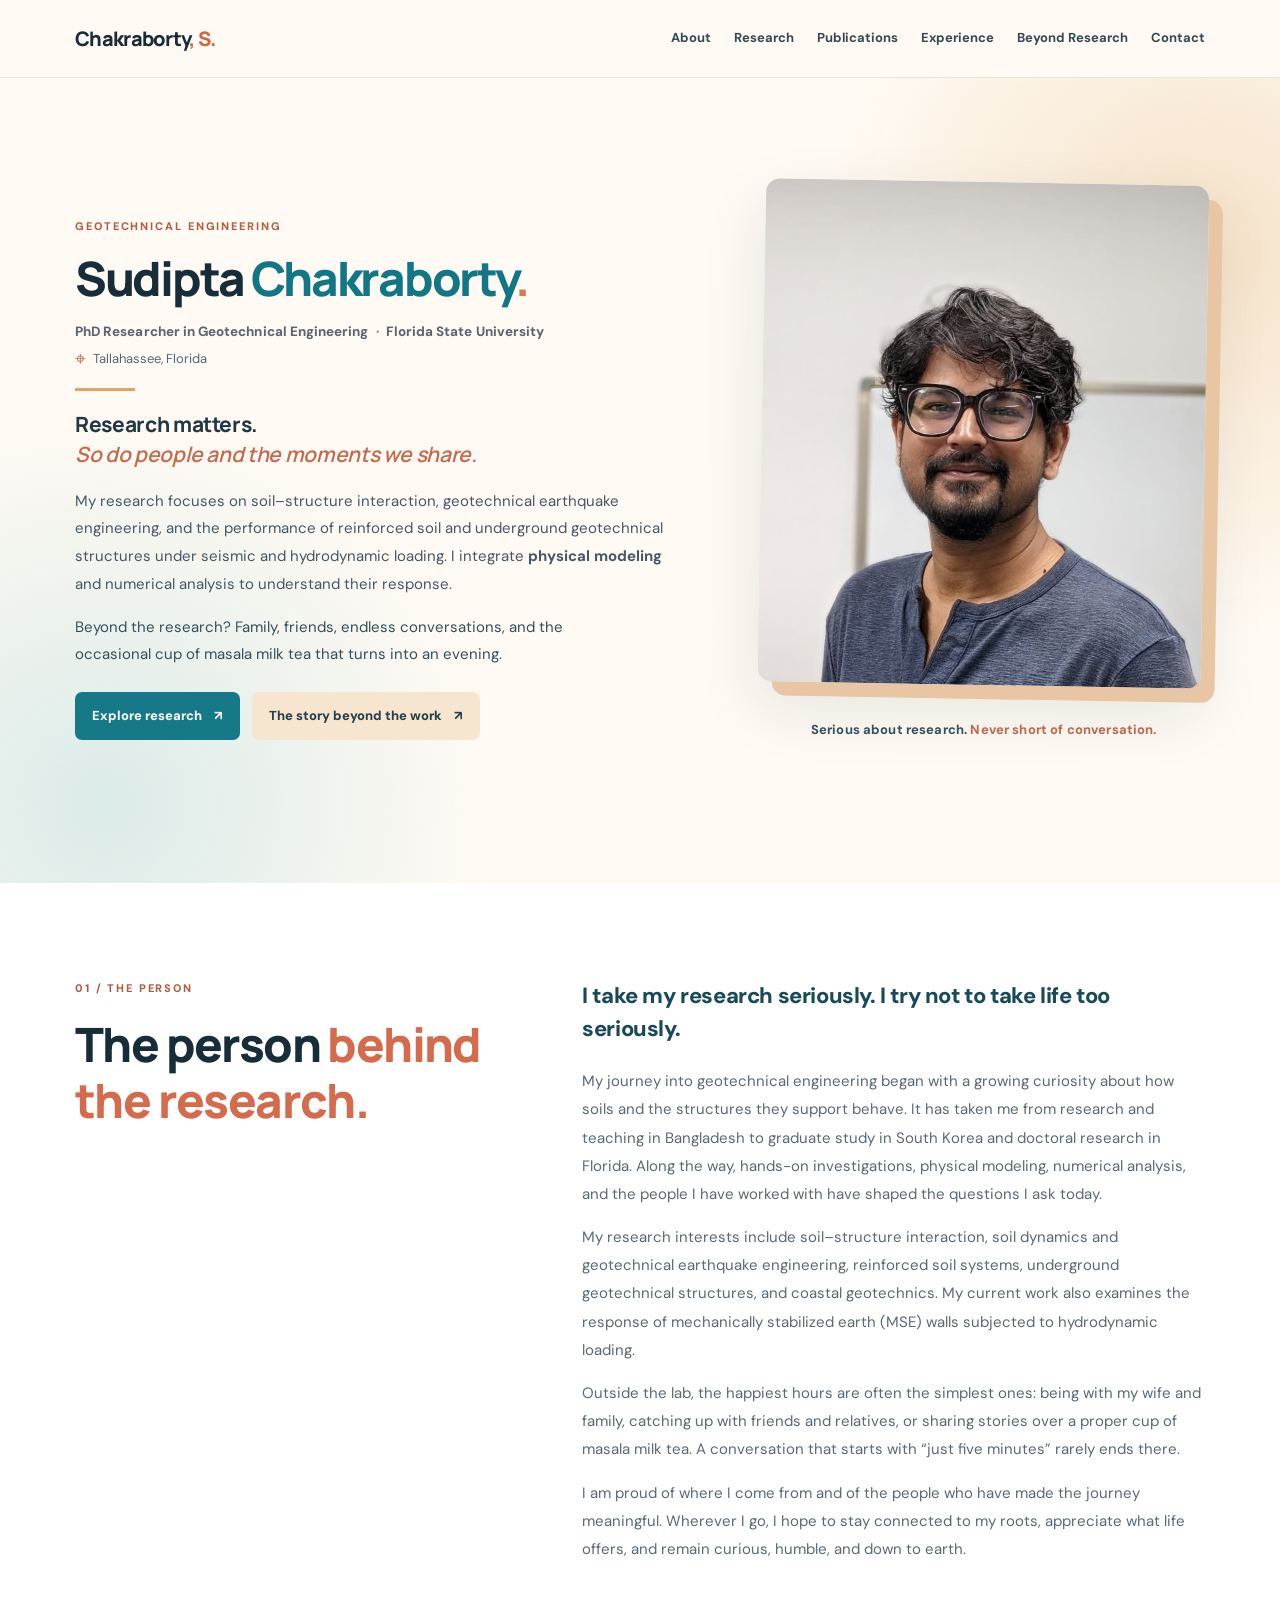
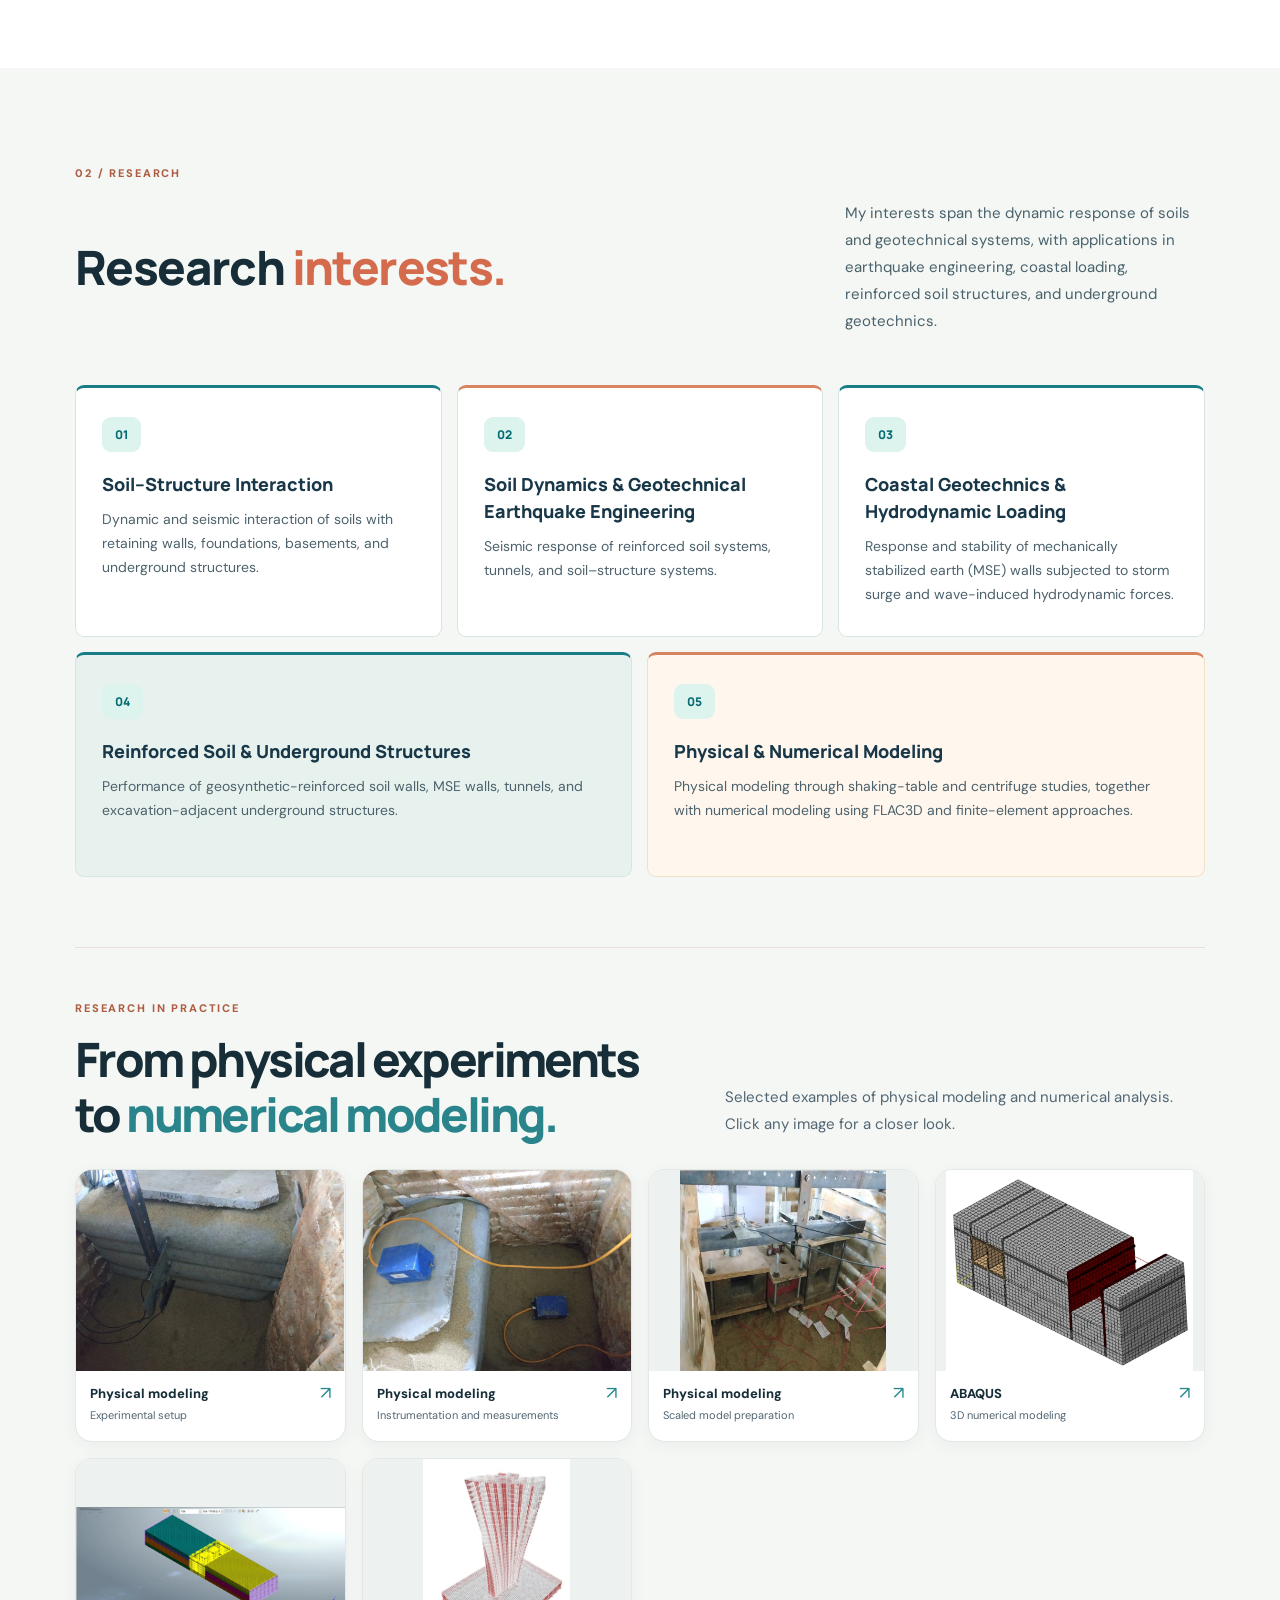
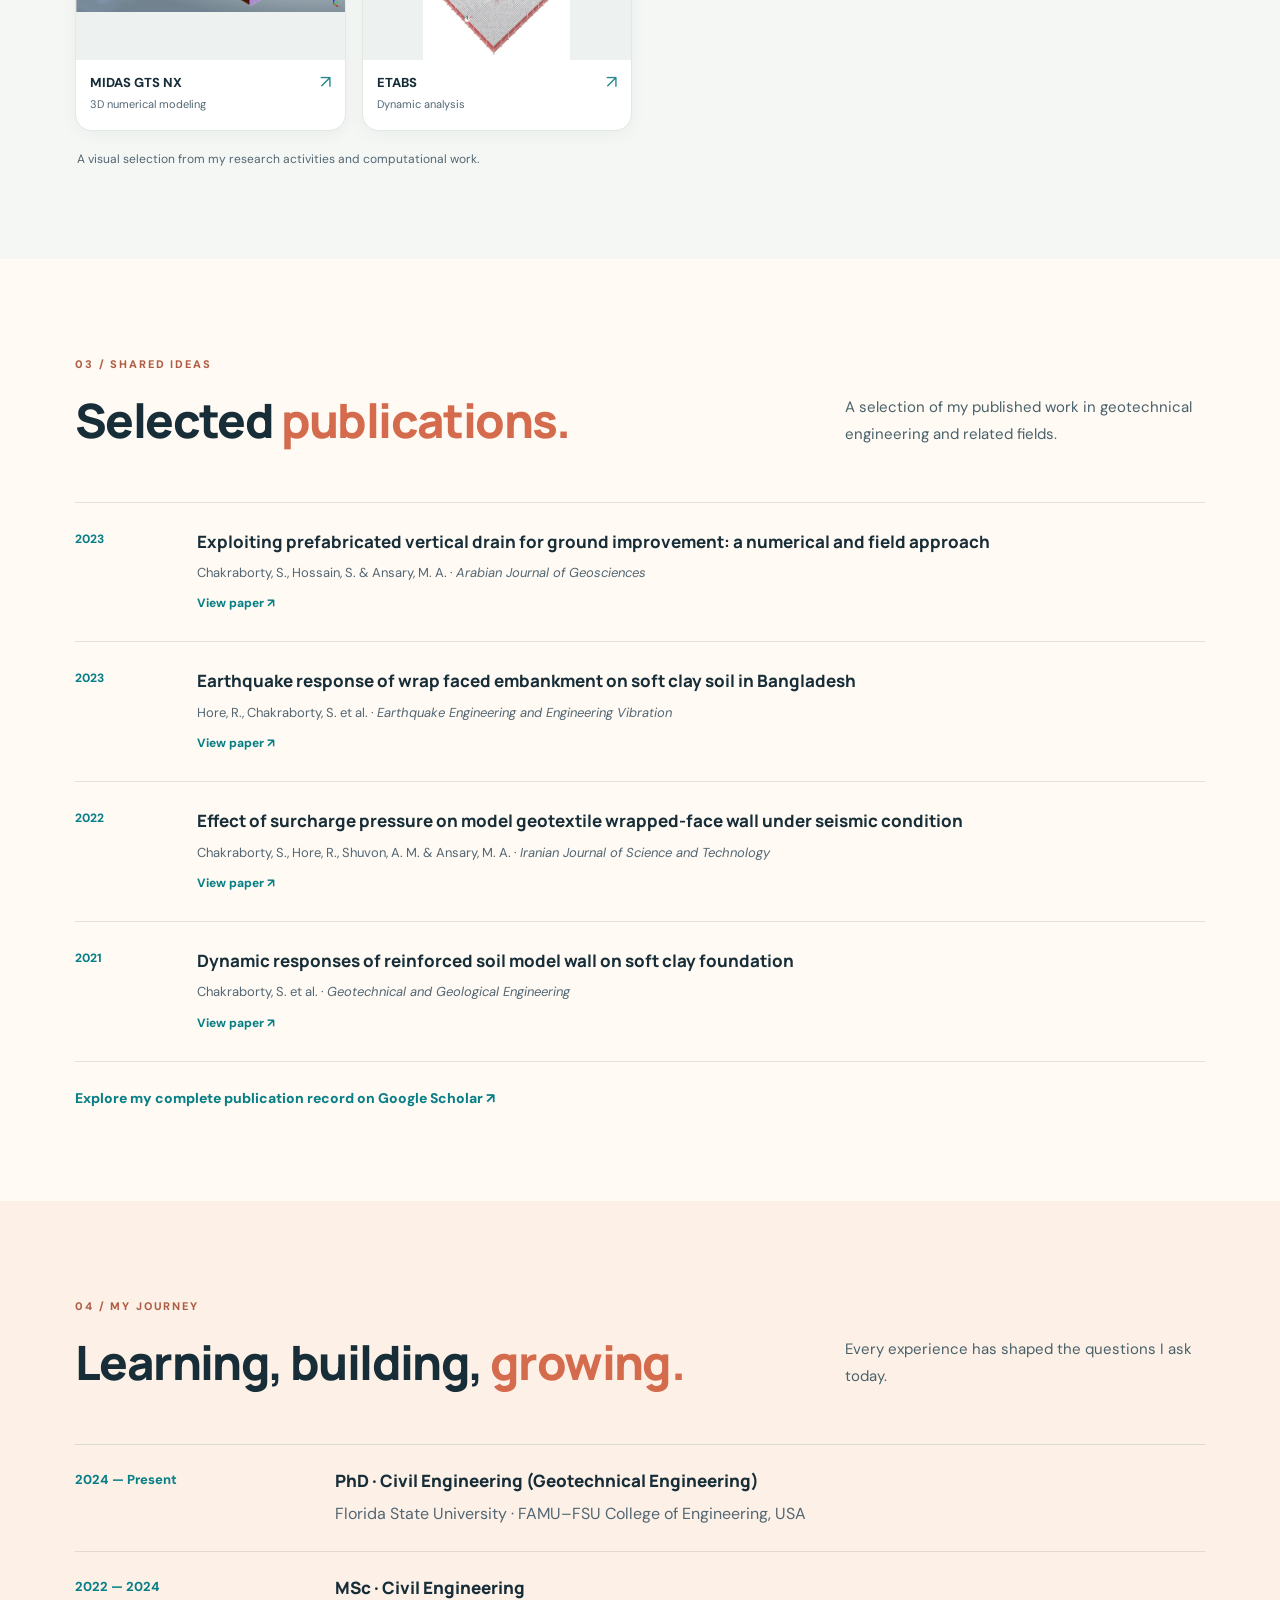
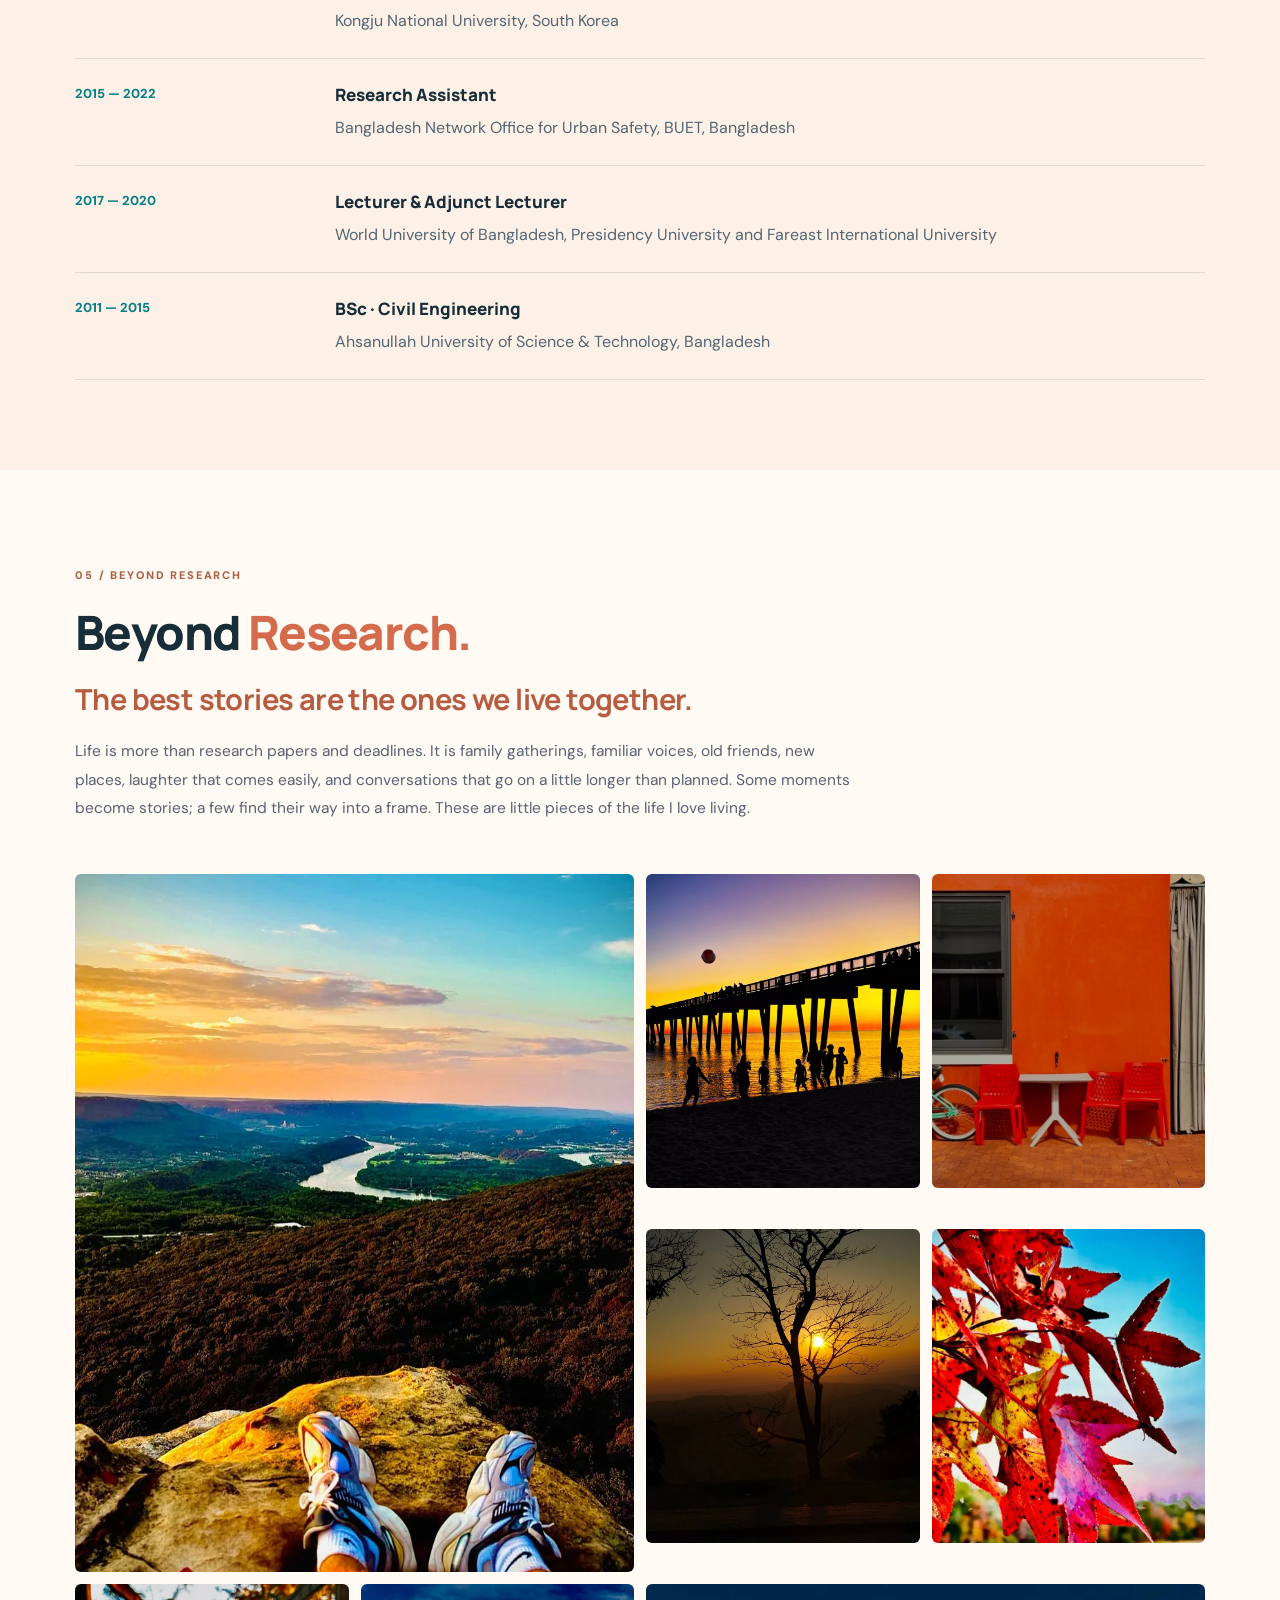
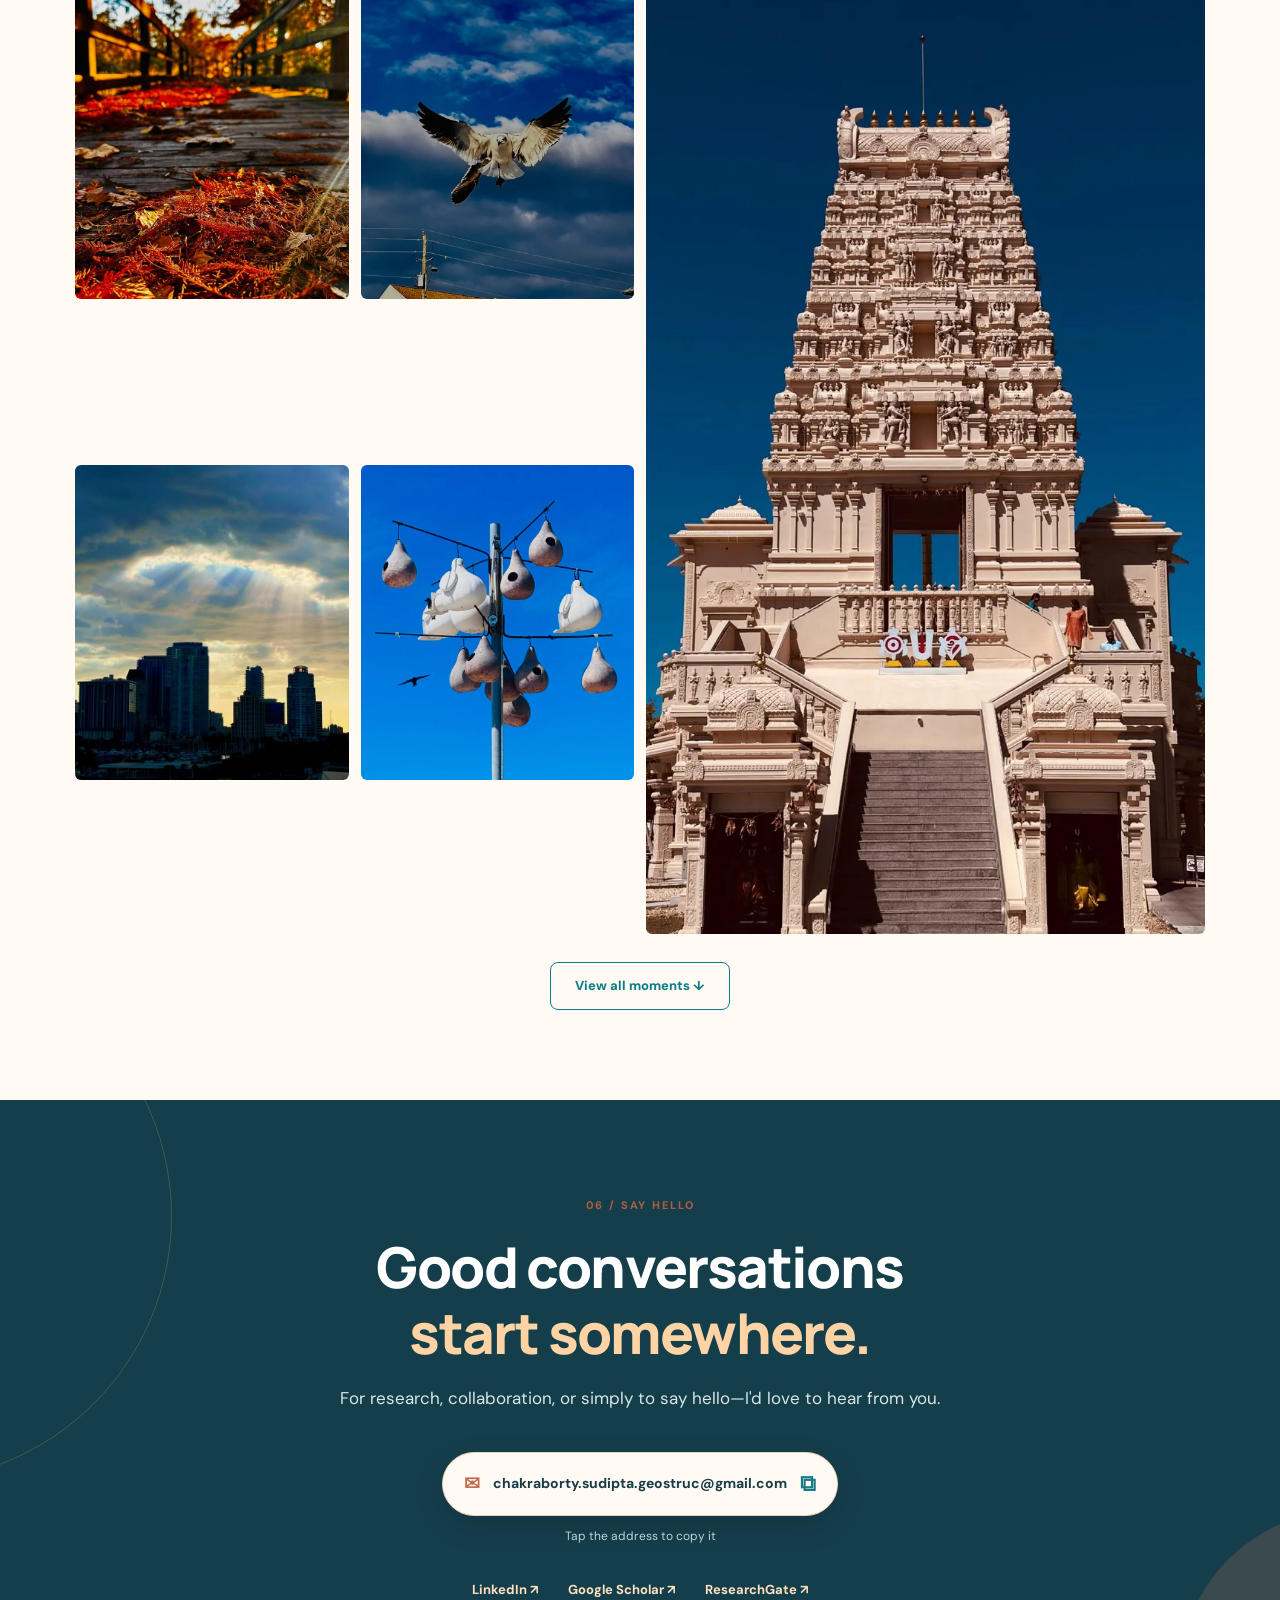
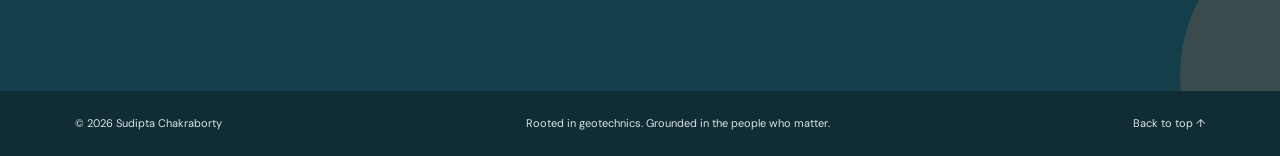
==== commit 587a236b: "Remove FLAC3D research figures" ====
--- a/index.html
+++ b/index.html
@@ -15,7 +15,7 @@
 <p>My research interests include soil–structure interaction, soil dynamics and geotechnical earthquake engineering, reinforced soil systems, underground geotechnical structures, and coastal geotechnics. My current work also examines the response of mechanically stabilized earth (MSE) walls subjected to hydrodynamic loading.</p>
 <p>Outside the lab, the happiest hours are often the simplest ones: being with my wife and family, catching up with friends and relatives, or sharing stories over a proper cup of masala milk tea. A conversation that starts with “just five minutes” rarely ends there.</p>
 <p>I am proud of where I come from and of the people who have made the journey meaningful. Wherever I go, I hope to stay connected to my roots, appreciate what life offers, and remain curious, humble, and down to earth.</p></div></div></section>
-<section class="section paper-section" id="research"><div class="wrap"><span class="eyebrow">02 / RESEARCH</span><div class="section-head"><h2>Research <i>interests.</i></h2><p>My interests span the dynamic response of soils and geotechnical systems, with applications in earthquake engineering, coastal loading, reinforced soil structures, and underground geotechnics.</p></div><div class="research-grid"><article class="research-card"><span class="card-icon">01</span><h3>Soil–Structure Interaction</h3><p>Dynamic and seismic interaction of soils with retaining walls, foundations, basements, and underground structures.</p></article><article class="research-card"><span class="card-icon">02</span><h3>Soil Dynamics &amp; Geotechnical Earthquake Engineering</h3><p>Seismic response of reinforced soil systems, tunnels, and soil–structure systems.</p></article><article class="research-card"><span class="card-icon">03</span><h3>Coastal Geotechnics &amp; Hydrodynamic Loading</h3><p>Response and stability of mechanically stabilized earth (MSE) walls subjected to storm surge and wave-induced hydrodynamic forces.</p></article><article class="research-card"><span class="card-icon">04</span><h3>Reinforced Soil &amp; Underground Structures</h3><p>Performance of geosynthetic-reinforced soil walls, MSE walls, tunnels, and excavation-adjacent underground structures.</p></article><article class="research-card"><span class="card-icon">05</span><h3>Physical &amp; Numerical Modeling</h3><p>Physical modeling through shaking-table and centrifuge studies, together with numerical modeling using FLAC3D and finite-element approaches.</p></article></div><div class="research-showcase" id="research-photos"><div class="showcase-heading"><div><span class="eyebrow">RESEARCH IN PRACTICE</span><h3>From physical experiments to <i>numerical modeling.</i></h3></div><p>Selected examples of physical modeling and numerical analysis. Click any image for a closer look.</p></div><div class="research-photo-grid"><a aria-label="View Physical modeling experimental setup" class="research-photo" href="assets/research/research-01.webp" rel="noopener" target="_blank"><span class="research-photo-image"><img alt="Physical modeling experimental setup" decoding="async" loading="lazy" src="assets/research/research-01.webp"/></span><span class="research-photo-meta"><strong>Physical modeling</strong><small>Experimental setup</small></span><span aria-hidden="true" class="research-expand">↗</span></a><a aria-label="View Physical modeling instrumentation and measurements" class="research-photo" href="assets/research/research-02.webp" rel="noopener" target="_blank"><span class="research-photo-image"><img alt="Physical modeling instrumentation and measurements" decoding="async" loading="lazy" src="assets/research/research-02.webp"/></span><span class="research-photo-meta"><strong>Physical modeling</strong><small>Instrumentation and measurements</small></span><span aria-hidden="true" class="research-expand">↗</span></a><a aria-label="View Physical modeling scaled model preparation" class="research-photo" href="assets/research/research-03.webp" rel="noopener" target="_blank"><span class="research-photo-image"><img alt="Physical modeling scaled model preparation" decoding="async" loading="lazy" src="assets/research/research-03.webp"/></span><span class="research-photo-meta"><strong>Physical modeling</strong><small>Scaled model preparation</small></span><span aria-hidden="true" class="research-expand">↗</span></a><a aria-label="View ABAQUS three-dimensional numerical model" class="research-photo" href="assets/research/research-04.webp" rel="noopener" target="_blank"><span class="research-photo-image"><img alt="ABAQUS three-dimensional numerical model" decoding="async" loading="lazy" src="assets/research/research-04.webp"/></span><span class="research-photo-meta"><strong>ABAQUS</strong><small>3D numerical modeling</small></span><span aria-hidden="true" class="research-expand">↗</span></a><a aria-label="View MIDAS GTS NX three-dimensional numerical model" class="research-photo" href="assets/research/research-05.webp" rel="noopener" target="_blank"><span class="research-photo-image"><img alt="MIDAS GTS NX three-dimensional numerical model" decoding="async" loading="lazy" src="assets/research/research-05.webp"/></span><span class="research-photo-meta"><strong>MIDAS GTS NX</strong><small>3D numerical modeling</small></span><span aria-hidden="true" class="research-expand">↗</span></a><a aria-label="View FLAC3D numerical model" class="research-photo" href="assets/research/research-06.webp" rel="noopener" target="_blank"><span class="research-photo-image"><img alt="FLAC3D numerical model" decoding="async" loading="lazy" src="assets/research/research-06.webp"/></span><span class="research-photo-meta"><strong>FLAC3D</strong><small>Numerical modeling</small></span><span aria-hidden="true" class="research-expand">↗</span></a><a aria-label="View FLAC3D numerical results" class="research-photo" href="assets/research/research-07.webp" rel="noopener" target="_blank"><span class="research-photo-image"><img alt="FLAC3D numerical results" decoding="async" loading="lazy" src="assets/research/research-07.webp"/></span><span class="research-photo-meta"><strong>FLAC3D</strong><small>Numerical results</small></span><span aria-hidden="true" class="research-expand">↗</span></a><a aria-label="View ETABS dynamic analysis model" class="research-photo" href="assets/research/research-08.webp" rel="noopener" target="_blank"><span class="research-photo-image"><img alt="ETABS dynamic analysis model" decoding="async" loading="lazy" src="assets/research/research-08.webp"/></span><span class="research-photo-meta"><strong>ETABS</strong><small>Dynamic analysis</small></span><span aria-hidden="true" class="research-expand">↗</span></a></div><p class="showcase-footnote">A visual selection from my research activities and computational work.</p></div></div></section>
+<section class="section paper-section" id="research"><div class="wrap"><span class="eyebrow">02 / RESEARCH</span><div class="section-head"><h2>Research <i>interests.</i></h2><p>My interests span the dynamic response of soils and geotechnical systems, with applications in earthquake engineering, coastal loading, reinforced soil structures, and underground geotechnics.</p></div><div class="research-grid"><article class="research-card"><span class="card-icon">01</span><h3>Soil–Structure Interaction</h3><p>Dynamic and seismic interaction of soils with retaining walls, foundations, basements, and underground structures.</p></article><article class="research-card"><span class="card-icon">02</span><h3>Soil Dynamics &amp; Geotechnical Earthquake Engineering</h3><p>Seismic response of reinforced soil systems, tunnels, and soil–structure systems.</p></article><article class="research-card"><span class="card-icon">03</span><h3>Coastal Geotechnics &amp; Hydrodynamic Loading</h3><p>Response and stability of mechanically stabilized earth (MSE) walls subjected to storm surge and wave-induced hydrodynamic forces.</p></article><article class="research-card"><span class="card-icon">04</span><h3>Reinforced Soil &amp; Underground Structures</h3><p>Performance of geosynthetic-reinforced soil walls, MSE walls, tunnels, and excavation-adjacent underground structures.</p></article><article class="research-card"><span class="card-icon">05</span><h3>Physical &amp; Numerical Modeling</h3><p>Physical modeling through shaking-table and centrifuge studies, together with numerical modeling using FLAC3D and finite-element approaches.</p></article></div><div class="research-showcase" id="research-photos"><div class="showcase-heading"><div><span class="eyebrow">RESEARCH IN PRACTICE</span><h3>From physical experiments to <i>numerical modeling.</i></h3></div><p>Selected examples of physical modeling and numerical analysis. Click any image for a closer look.</p></div><div class="research-photo-grid"><a aria-label="View Physical modeling experimental setup" class="research-photo" href="assets/research/research-01.webp" rel="noopener" target="_blank"><span class="research-photo-image"><img alt="Physical modeling experimental setup" decoding="async" loading="lazy" src="assets/research/research-01.webp"/></span><span class="research-photo-meta"><strong>Physical modeling</strong><small>Experimental setup</small></span><span aria-hidden="true" class="research-expand">↗</span></a><a aria-label="View Physical modeling instrumentation and measurements" class="research-photo" href="assets/research/research-02.webp" rel="noopener" target="_blank"><span class="research-photo-image"><img alt="Physical modeling instrumentation and measurements" decoding="async" loading="lazy" src="assets/research/research-02.webp"/></span><span class="research-photo-meta"><strong>Physical modeling</strong><small>Instrumentation and measurements</small></span><span aria-hidden="true" class="research-expand">↗</span></a><a aria-label="View Physical modeling scaled model preparation" class="research-photo" href="assets/research/research-03.webp" rel="noopener" target="_blank"><span class="research-photo-image"><img alt="Physical modeling scaled model preparation" decoding="async" loading="lazy" src="assets/research/research-03.webp"/></span><span class="research-photo-meta"><strong>Physical modeling</strong><small>Scaled model preparation</small></span><span aria-hidden="true" class="research-expand">↗</span></a><a aria-label="View ABAQUS three-dimensional numerical model" class="research-photo" href="assets/research/research-04.webp" rel="noopener" target="_blank"><span class="research-photo-image"><img alt="ABAQUS three-dimensional numerical model" decoding="async" loading="lazy" src="assets/research/research-04.webp"/></span><span class="research-photo-meta"><strong>ABAQUS</strong><small>3D numerical modeling</small></span><span aria-hidden="true" class="research-expand">↗</span></a><a aria-label="View MIDAS GTS NX three-dimensional numerical model" class="research-photo" href="assets/research/research-05.webp" rel="noopener" target="_blank"><span class="research-photo-image"><img alt="MIDAS GTS NX three-dimensional numerical model" decoding="async" loading="lazy" src="assets/research/research-05.webp"/></span><span class="research-photo-meta"><strong>MIDAS GTS NX</strong><small>3D numerical modeling</small></span><span aria-hidden="true" class="research-expand">↗</span></a><a aria-label="View ETABS dynamic analysis model" class="research-photo" href="assets/research/research-08.webp" rel="noopener" target="_blank"><span class="research-photo-image"><img alt="ETABS dynamic analysis model" decoding="async" loading="lazy" src="assets/research/research-08.webp"/></span><span class="research-photo-meta"><strong>ETABS</strong><small>Dynamic analysis</small></span><span aria-hidden="true" class="research-expand">↗</span></a></div><p class="showcase-footnote">A visual selection from my research activities and computational work.</p></div></div></section>
 <section class="section" id="publications"><div class="wrap"><span class="eyebrow">03 / SHARED IDEAS</span><div class="section-head"><h2>Selected <i>publications.</i></h2><p>A selection of my published work in geotechnical engineering and related fields.</p></div><div class="publications">
 <article class="pub"><span class="pub-year">2023</span><div><h3>Exploiting prefabricated vertical drain for ground improvement: a numerical and field approach</h3><p>Chakraborty, S., Hossain, S. &amp; Ansary, M. A. · <i>Arabian Journal of Geosciences</i></p><a href="https://doi.org/10.1007/s12517-023-11528-5" rel="noopener" target="_blank">View paper ↗</a></div></article>
 <article class="pub"><span class="pub-year">2023</span><div><h3>Earthquake response of wrap faced embankment on soft clay soil in Bangladesh</h3><p>Hore, R., Chakraborty, S. et al. · <i>Earthquake Engineering and Engineering Vibration</i></p><a href="https://doi.org/10.1007/s11803-023-2194-8" rel="noopener" target="_blank">View paper ↗</a></div></article>
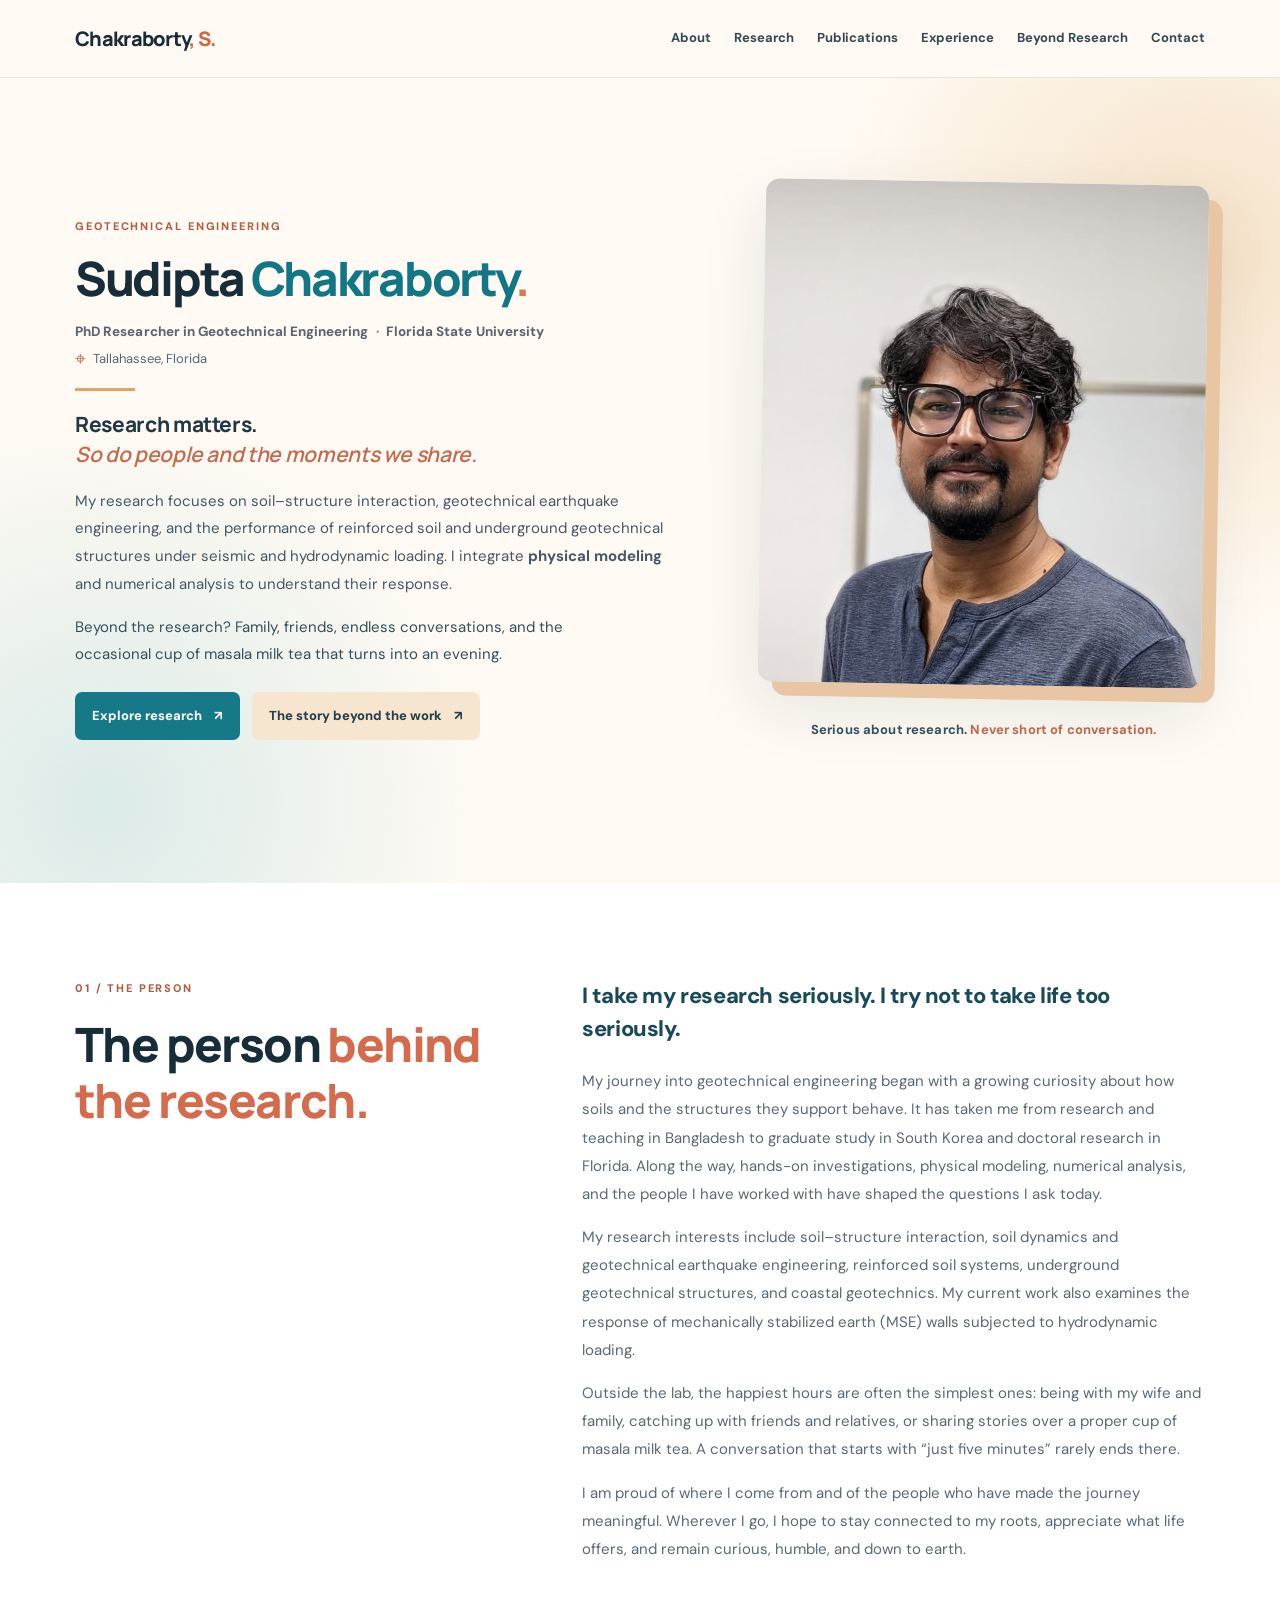
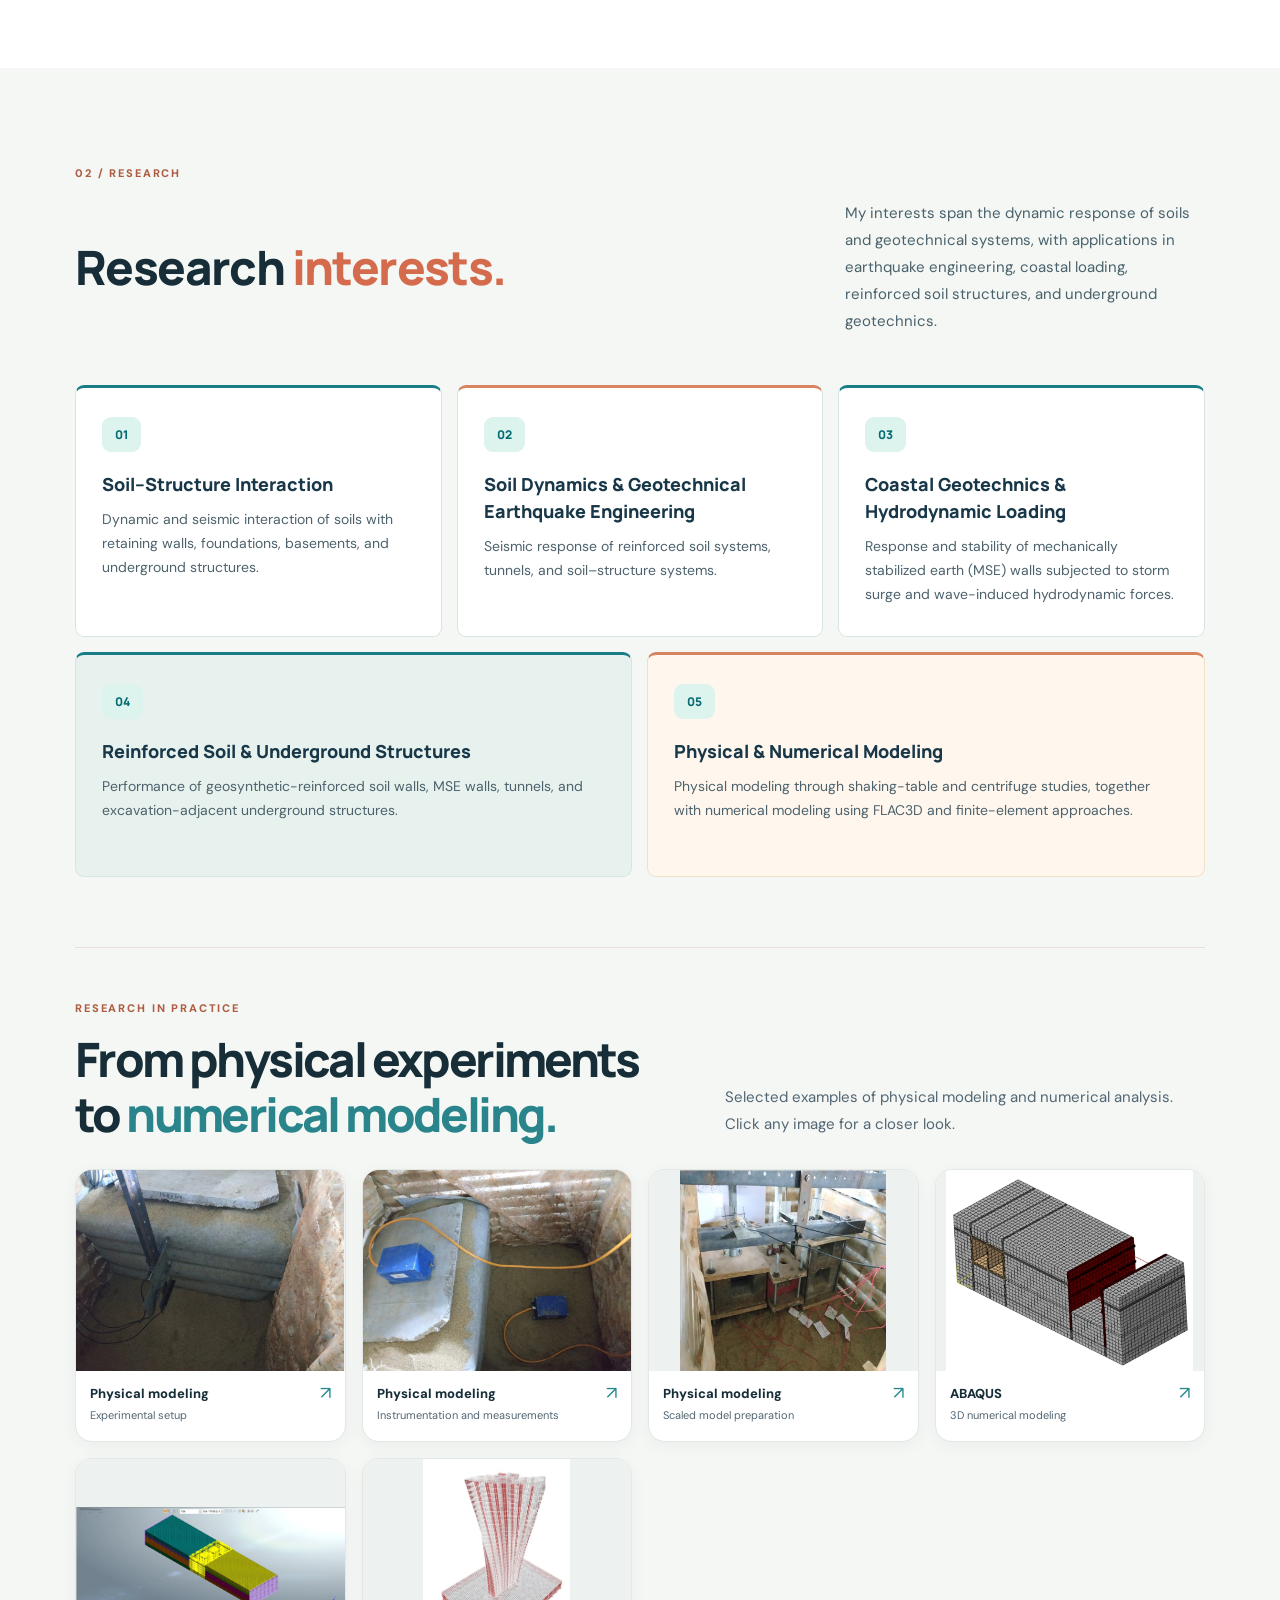
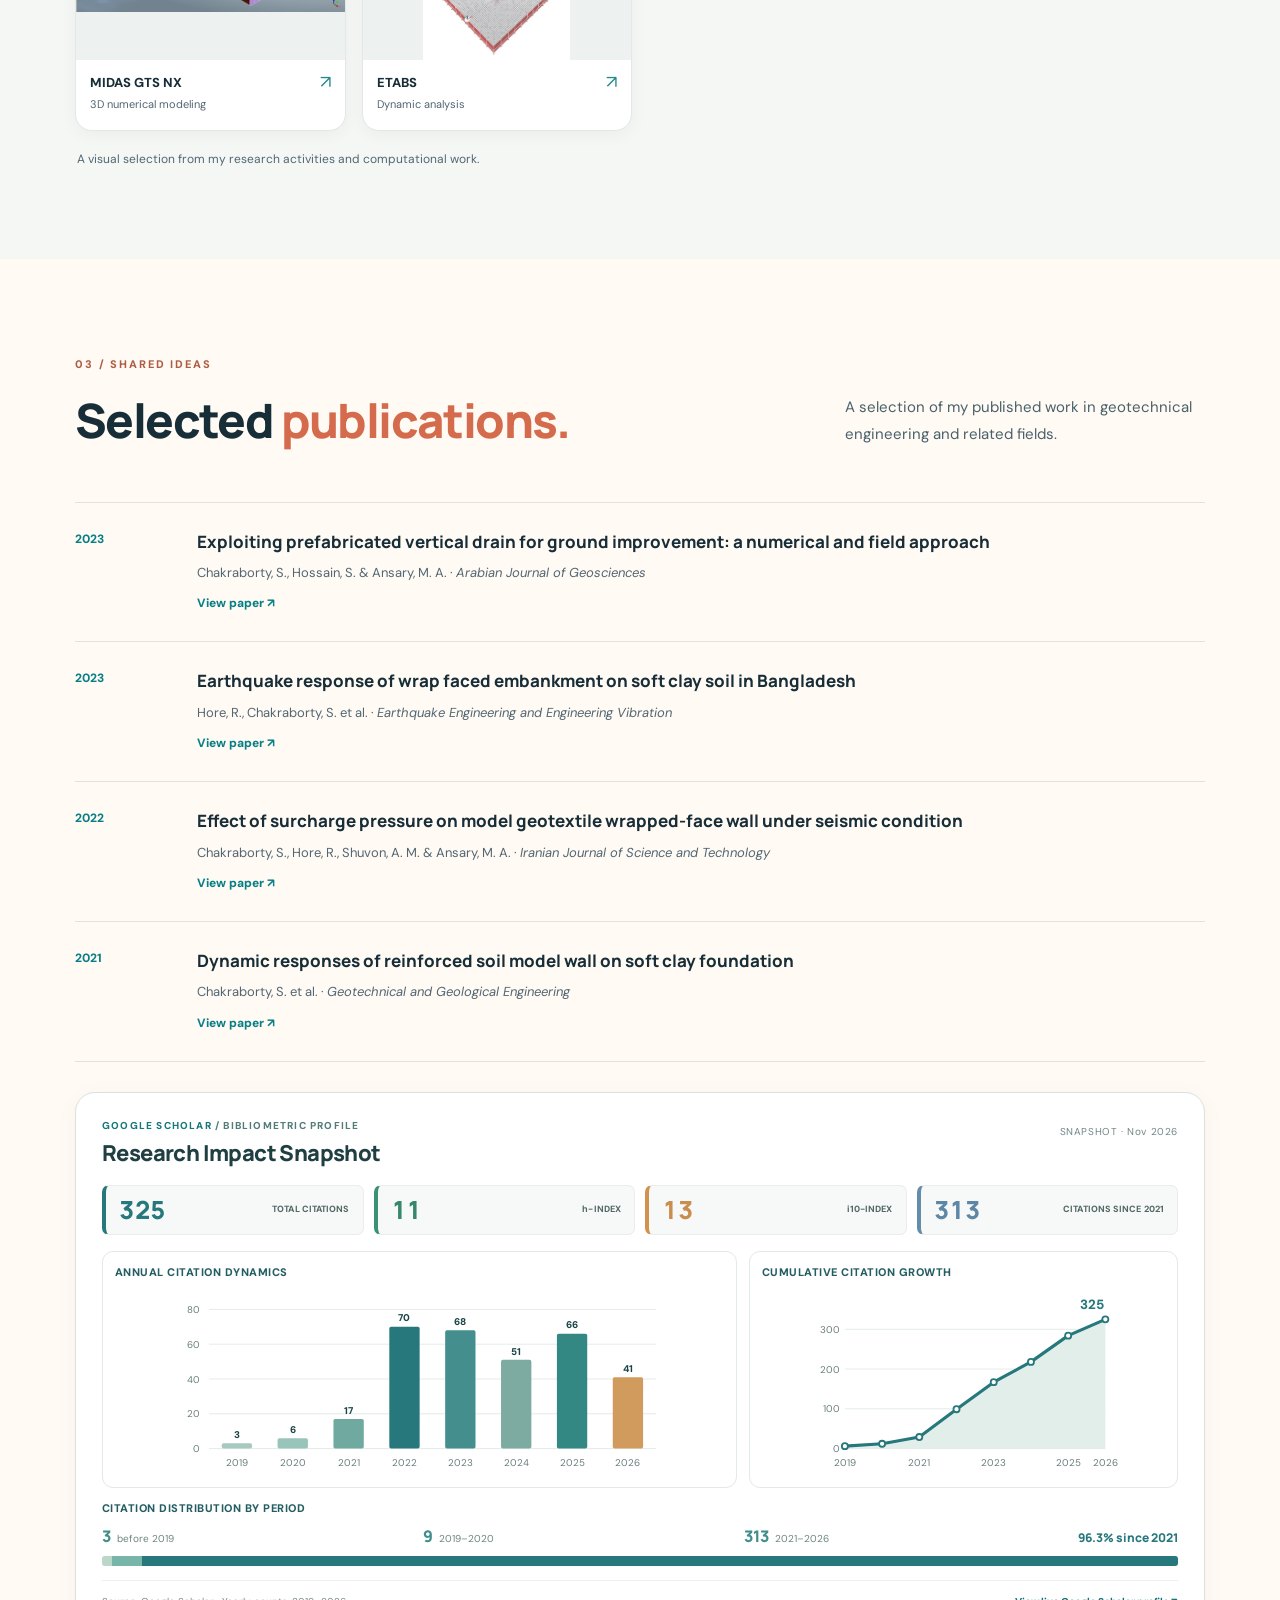
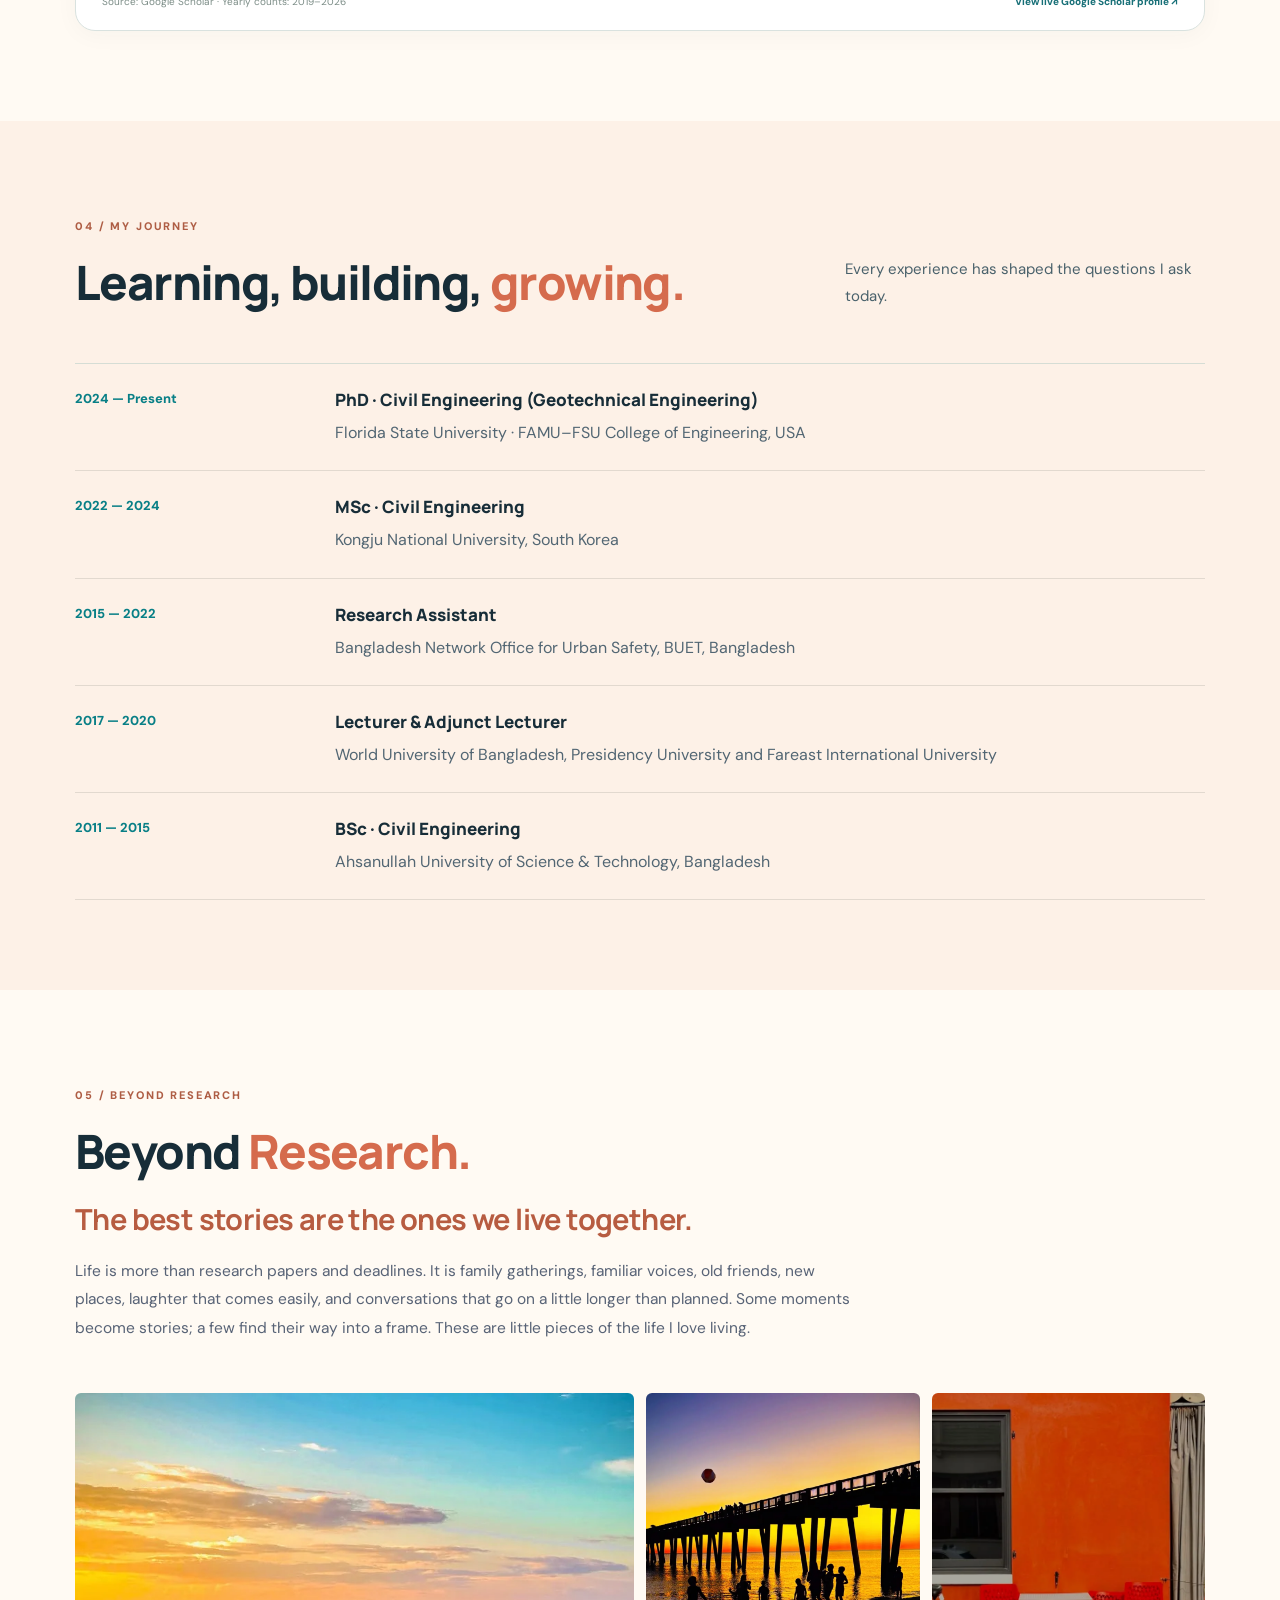
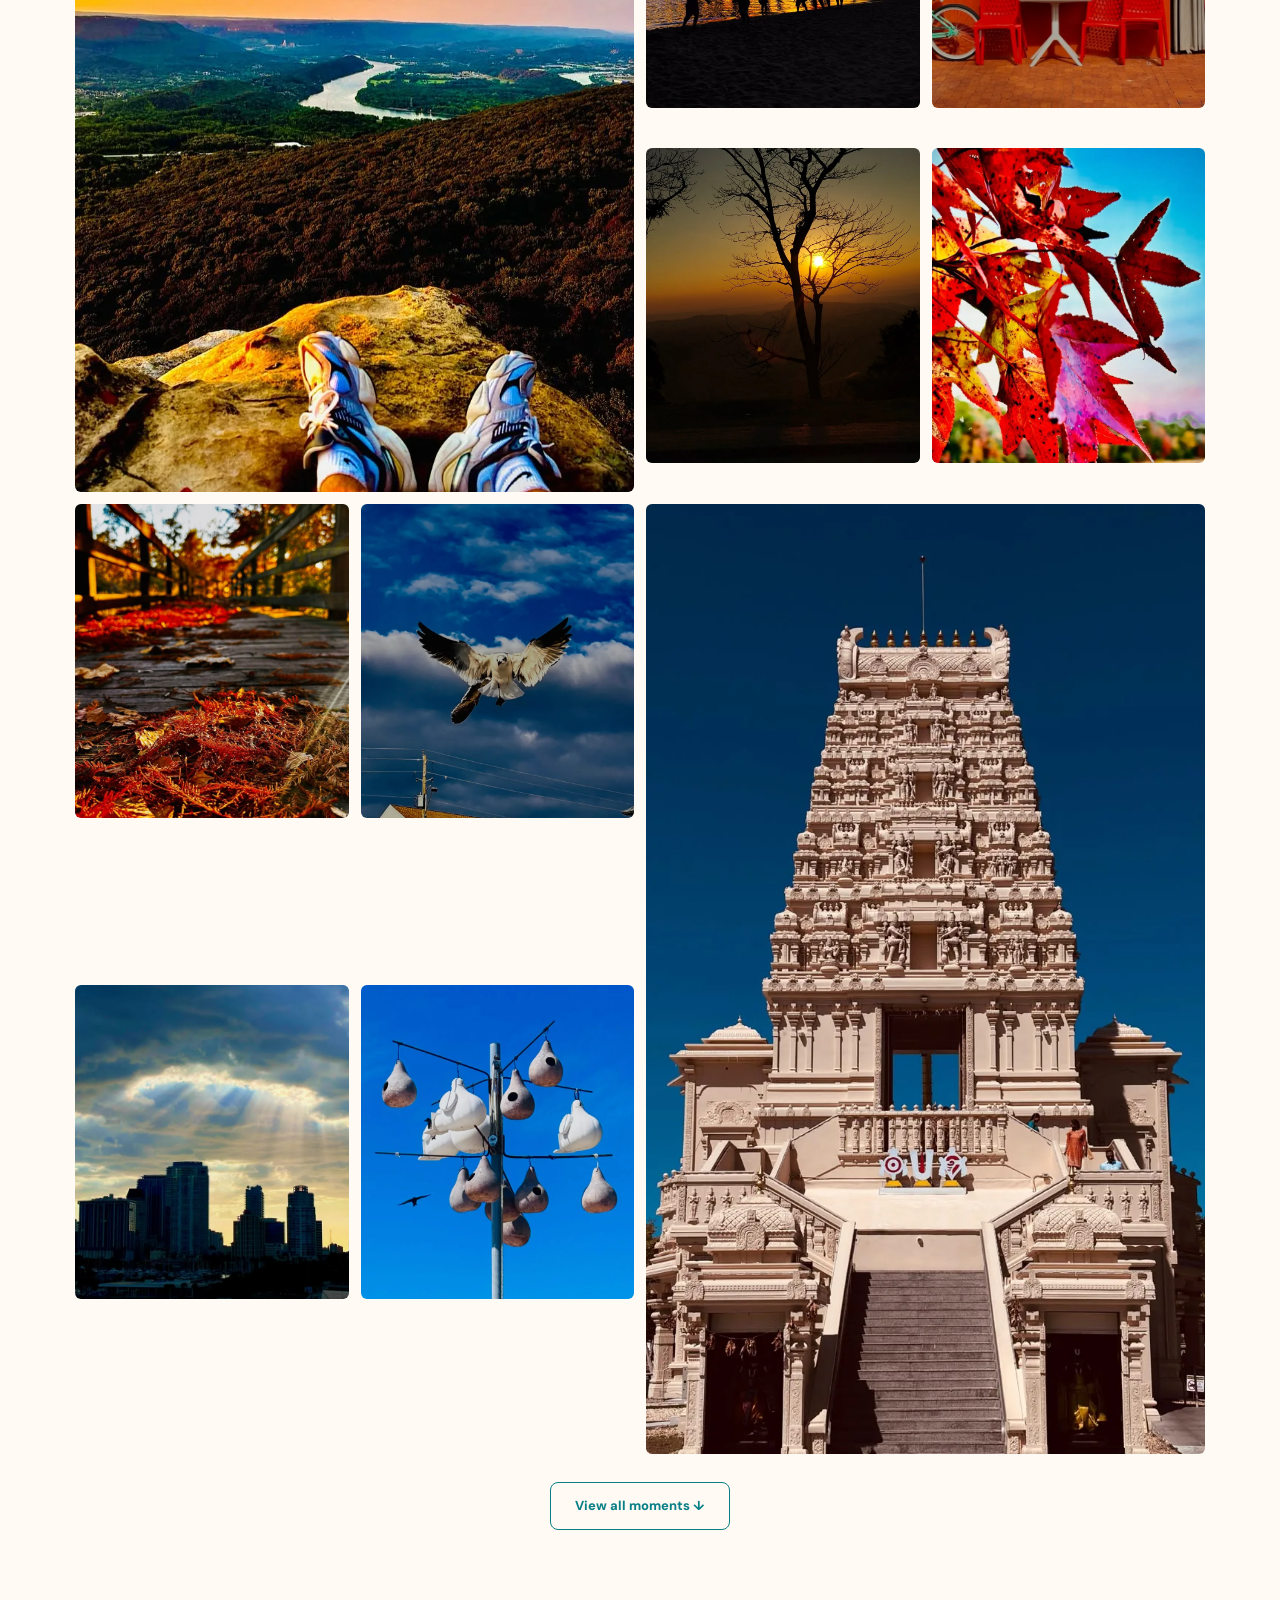
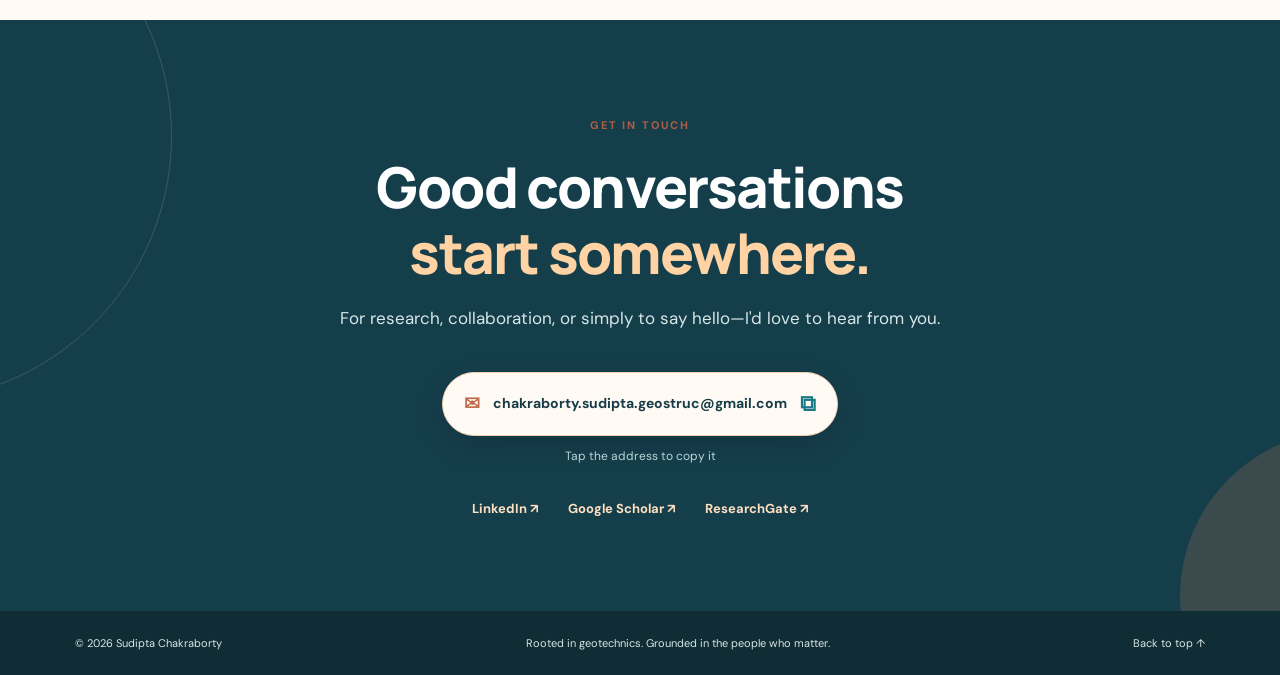
==== commit 5d48663f: "Add research impact dashboard to publications" ====
--- a/index.html
+++ b/index.html
@@ -1,6 +1,15 @@
 <!DOCTYPE html>
 
-<html lang="en"><head><meta charset="utf-8"/><meta content="width=device-width,initial-scale=1" name="viewport"/><meta content="Sudipta Chakraborty — geotechnical engineering PhD researcher studying soil–structure interaction, reinforced soil systems, and seismic and hydrodynamic loading." name="description"/><title>Sudipta Chakraborty | Geotechnical Engineering</title><link href="https://fonts.googleapis.com" rel="preconnect"/><link crossorigin="" href="https://fonts.gstatic.com" rel="preconnect"/><link href="https://fonts.googleapis.com/css2?family=DM+Sans:wght@400;500;600;700&amp;family=Manrope:wght@400;500;600;700;800&amp;display=swap" rel="stylesheet"/><link href="style.css" rel="stylesheet"/></head><body>
+<html lang="en"><head>
+<!-- Google Analytics 4 -->
+<script async src="https://www.googletagmanager.com/gtag/js?id=G-PZC6RPBNGX"></script>
+<script>
+  window.dataLayer = window.dataLayer || [];
+  function gtag(){dataLayer.push(arguments);}
+  gtag('js', new Date());
+  gtag('config', 'G-PZC6RPBNGX');
+</script>
+  <meta charset="utf-8"/><meta content="width=device-width,initial-scale=1" name="viewport"/><meta content="Sudipta Chakraborty — geotechnical engineering PhD researcher studying soil–structure interaction, reinforced soil systems, and seismic and hydrodynamic loading." name="description"/><title>Sudipta Chakraborty | Geotechnical Engineering</title><link href="https://fonts.googleapis.com" rel="preconnect"/><link crossorigin="" href="https://fonts.gstatic.com" rel="preconnect"/><link href="https://fonts.googleapis.com/css2?family=DM+Sans:wght@400;500;600;700&amp;family=Manrope:wght@400;500;600;700;800&amp;display=swap" rel="stylesheet"/><link href="style.css" rel="stylesheet"/></head><body>
 <header class="site-header"><div class="wrap nav"><a class="brand" href="#top">Chakraborty<span class="dot">, S.</span></a><button aria-expanded="false" aria-label="Toggle menu" class="menu-toggle" type="button">☰</button><nav aria-label="Main navigation" class="nav-links"><a href="#about">About</a><a href="#research">Research</a><a href="#publications">Publications</a><a href="#experience">Experience</a><a href="#beyond">Beyond Research</a><a href="#contact">Contact</a></nav></div></header>
 <main id="top"><section class="hero"><div class="wrap hero-grid"><div><span class="eyebrow">GEOTECHNICAL ENGINEERING</span>
 <h1>Sudipta <em>Chakraborty</em><span class="name-period">.</span></h1>
@@ -20,8 +29,59 @@
 <article class="pub"><span class="pub-year">2023</span><div><h3>Exploiting prefabricated vertical drain for ground improvement: a numerical and field approach</h3><p>Chakraborty, S., Hossain, S. &amp; Ansary, M. A. · <i>Arabian Journal of Geosciences</i></p><a href="https://doi.org/10.1007/s12517-023-11528-5" rel="noopener" target="_blank">View paper ↗</a></div></article>
 <article class="pub"><span class="pub-year">2023</span><div><h3>Earthquake response of wrap faced embankment on soft clay soil in Bangladesh</h3><p>Hore, R., Chakraborty, S. et al. · <i>Earthquake Engineering and Engineering Vibration</i></p><a href="https://doi.org/10.1007/s11803-023-2194-8" rel="noopener" target="_blank">View paper ↗</a></div></article>
 <article class="pub"><span class="pub-year">2022</span><div><h3>Effect of surcharge pressure on model geotextile wrapped-face wall under seismic condition</h3><p>Chakraborty, S., Hore, R., Shuvon, A. M. &amp; Ansary, M. A. · <i>Iranian Journal of Science and Technology</i></p><a href="https://doi.org/10.1007/s40996-022-00900-2" rel="noopener" target="_blank">View paper ↗</a></div></article>
-<article class="pub"><span class="pub-year">2021</span><div><h3>Dynamic responses of reinforced soil model wall on soft clay foundation</h3><p>Chakraborty, S. et al. · <i>Geotechnical and Geological Engineering</i></p><a href="https://doi.org/10.1007/s10706-020-01665-z" rel="noopener" target="_blank">View paper ↗</a></div></article></div><a class="text-link" href="https://scholar.google.com/citations?user=aF-AD1QAAAAJ&amp;hl=en" rel="noopener" target="_blank">Explore my complete publication record on Google Scholar ↗</a></div></section>
+<article class="pub"><span class="pub-year">2021</span><div><h3>Dynamic responses of reinforced soil model wall on soft clay foundation</h3><p>Chakraborty, S. et al. · <i>Geotechnical and Geological Engineering</i></p><a href="https://doi.org/10.1007/s10706-020-01665-z" rel="noopener" target="_blank">View paper ↗</a></div></article></div>
+<!-- Research Impact Snapshot: all figures reflect the Google Scholar source shown below. -->
+<aside class="sci-panel" aria-label="Research Impact Snapshot">
+  <div class="sci-head"><div><p class="sci-overline">GOOGLE SCHOLAR <span>/ BIBLIOMETRIC PROFILE</span></p><h3>Research Impact Snapshot</h3></div><span class="sci-date" id="sciDate">SNAPSHOT · Nov 2026</span></div>
+  <div class="sci-metrics">
+    <div class="sci-metric sci-metric-a"><strong id="sciTotal">325</strong><span>TOTAL CITATIONS</span></div>
+    <div class="sci-metric sci-metric-b"><strong id="sciH">11</strong><span>h-INDEX</span></div>
+    <div class="sci-metric sci-metric-c"><strong id="sciI10">13</strong><span>i10-INDEX</span></div>
+    <div class="sci-metric sci-metric-d"><strong id="sciSince">313</strong><span>CITATIONS SINCE 2021</span></div>
+  </div>
+  <div class="sci-charts">
+    <section class="sci-chart-box sci-annual"><div class="sci-chart-title">Annual Citation Dynamics </div><div id="sciBars"><svg class="sci-svg" viewBox="0 0 560 213" role="img" aria-label="Annual citations: 2019: 3, 2020: 6, 2021: 17, 2022: 70, 2023: 68, 2024: 51, 2025: 66, 2026: 41" xmlns="http://www.w3.org/2000/svg"><line x1="44" x2="545" y1="180.0" y2="180.0" class="sci-grid-line"/><text x="34" y="184.0" text-anchor="end" class="sci-tick">0</text><line x1="44" x2="545" y1="141.0" y2="141.0" class="sci-grid-line"/><text x="34" y="145.0" text-anchor="end" class="sci-tick">20</text><line x1="44" x2="545" y1="102.0" y2="102.0" class="sci-grid-line"/><text x="34" y="106.0" text-anchor="end" class="sci-tick">40</text><line x1="44" x2="545" y1="63.0" y2="63.0" class="sci-grid-line"/><text x="34" y="67.0" text-anchor="end" class="sci-tick">60</text><line x1="44" x2="545" y1="24.0" y2="24.0" class="sci-grid-line"/><text x="34" y="28.0" text-anchor="end" class="sci-tick">80</text><rect x="58.3" y="174.2" width="34" height="5.8" rx="2" fill="#a8c9c0"/><text x="75.3" y="168.2" text-anchor="middle" class="sci-value">3</text><text x="75.3" y="200" text-anchor="middle" class="sci-year">2019</text><rect x="120.9" y="168.3" width="34" height="11.7" rx="2" fill="#99c4ba"/><text x="137.9" y="162.3" text-anchor="middle" class="sci-value">6</text><text x="137.9" y="200" text-anchor="middle" class="sci-year">2020</text><rect x="183.6" y="146.8" width="34" height="33.1" rx="2" fill="#70a99f"/><text x="200.6" y="140.8" text-anchor="middle" class="sci-value">17</text><text x="200.6" y="200" text-anchor="middle" class="sci-year">2021</text><rect x="246.2" y="43.5" width="34" height="136.5" rx="2" fill="#26787c"/><text x="263.2" y="37.5" text-anchor="middle" class="sci-value">70</text><text x="263.2" y="200" text-anchor="middle" class="sci-year">2022</text><rect x="308.8" y="47.4" width="34" height="132.6" rx="2" fill="#448f8e"/><text x="325.8" y="41.4" text-anchor="middle" class="sci-value">68</text><text x="325.8" y="200" text-anchor="middle" class="sci-year">2023</text><rect x="371.4" y="80.5" width="34" height="99.5" rx="2" fill="#7daaa1"/><text x="388.4" y="74.5" text-anchor="middle" class="sci-value">51</text><text x="388.4" y="200" text-anchor="middle" class="sci-year">2024</text><rect x="434.1" y="51.3" width="34" height="128.7" rx="2" fill="#338884"/><text x="451.1" y="45.3" text-anchor="middle" class="sci-value">66</text><text x="451.1" y="200" text-anchor="middle" class="sci-year">2025</text><rect x="496.7" y="100.0" width="34" height="80.0" rx="2" fill="#d19b5e"/><text x="513.7" y="94.0" text-anchor="middle" class="sci-value">41</text><text x="513.7" y="200" text-anchor="middle" class="sci-year">2026</text></svg></div></section>
+    <section class="sci-chart-box sci-cumulative"><div class="sci-chart-title">Cumulative Citation Growth</div><div id="sciLine"><svg class="sci-svg" viewBox="0 0 340 213" role="img" aria-label="Cumulative citations 2019 through 2026 ending at 325, including 3 before 2019" xmlns="http://www.w3.org/2000/svg"><line x1="37" x2="329" y1="180.0" y2="180.0" class="sci-grid-line"/><text x="31" y="184.0" text-anchor="end" class="sci-tick">0</text><line x1="37" x2="329" y1="135.4" y2="135.4" class="sci-grid-line"/><text x="31" y="139.4" text-anchor="end" class="sci-tick">100</text><line x1="37" x2="329" y1="90.9" y2="90.9" class="sci-grid-line"/><text x="31" y="94.9" text-anchor="end" class="sci-tick">200</text><line x1="37" x2="329" y1="46.3" y2="46.3" class="sci-grid-line"/><text x="31" y="50.3" text-anchor="end" class="sci-tick">300</text><polygon points="37,180 37.0,177.3 78.7,174.7 120.4,167.1 162.1,135.9 203.9,105.6 245.6,82.8 287.3,53.4 329.0,35.1 329,180" fill="#e1eee9" opacity=".9"/><polyline points="37.0,177.3 78.7,174.7 120.4,167.1 162.1,135.9 203.9,105.6 245.6,82.8 287.3,53.4 329.0,35.1" fill="none" stroke="#26787c" stroke-width="3.5" stroke-linecap="round" stroke-linejoin="round"/><circle cx="37.0" cy="177.3" r="3.4" fill="#fff" stroke="#26787c" stroke-width="2"/><text x="37.0" y="200" text-anchor="middle" class="sci-year">2019</text><circle cx="78.7" cy="174.7" r="3.4" fill="#fff" stroke="#26787c" stroke-width="2"/><circle cx="120.4" cy="167.1" r="3.4" fill="#fff" stroke="#26787c" stroke-width="2"/><text x="120.42857142857143" y="200" text-anchor="middle" class="sci-year">2021</text><circle cx="162.1" cy="135.9" r="3.4" fill="#fff" stroke="#26787c" stroke-width="2"/><circle cx="203.9" cy="105.6" r="3.4" fill="#fff" stroke="#26787c" stroke-width="2"/><text x="203.85714285714286" y="200" text-anchor="middle" class="sci-year">2023</text><circle cx="245.6" cy="82.8" r="3.4" fill="#fff" stroke="#26787c" stroke-width="2"/><circle cx="287.3" cy="53.4" r="3.4" fill="#fff" stroke="#26787c" stroke-width="2"/><text x="287.2857142857143" y="200" text-anchor="middle" class="sci-year">2025</text><circle cx="329.0" cy="35.1" r="3.4" fill="#fff" stroke="#26787c" stroke-width="2"/><text x="329.0" y="200" text-anchor="middle" class="sci-year">2026</text><text x="327.0" y="23.1" text-anchor="end" class="sci-end-value">325</text></svg></div></section>
+  </div>
+  <div class="sci-distribution"><div class="sci-chart-title">Citation Distribution by Period</div>
+    <div class="sci-breakdown"><span><strong id="sciBefore">3</strong> before 2019</span><span><strong id="sciMid">9</strong> 2019–2020</span><span><strong id="sciRecent">313</strong> 2021–2026</span><strong id="sciPercent">96.3% since 2021</strong></div>
+    <div class="sci-track" aria-label="Citation shares by period"><span id="sciPartBefore" style="width:0.9231%"></span><span id="sciPartMid" style="width:2.7692%"></span><span id="sciPartRecent" style="width:96.3077%"></span></div>
+  </div>
+  <div class="sci-bottom"><span>Source: Google Scholar · Yearly counts: 2019–2026</span><a target="_blank" rel="noopener noreferrer" href="https://scholar.google.com/citations?user=aF-AD1QAAAAJ&amp;hl=en">View live Google Scholar profile ↗</a></div>
+</aside>
+</div></section>
 <section class="section experience-section" id="experience"><div class="wrap"><span class="eyebrow">04 / MY JOURNEY</span><div class="section-head"><h2>Learning, building, <i>growing.</i></h2><p>Every experience has shaped the questions I ask today.</p></div><div class="timeline"><div class="timeline-item"><span>2024 — Present</span><div><h3>PhD · Civil Engineering (Geotechnical Engineering)</h3><p>Florida State University · FAMU–FSU College of Engineering, USA</p></div></div><div class="timeline-item"><span>2022 — 2024</span><div><h3>MSc · Civil Engineering</h3><p>Kongju National University, South Korea</p></div></div><div class="timeline-item"><span>2015 — 2022</span><div><h3>Research Assistant</h3><p>Bangladesh Network Office for Urban Safety, BUET, Bangladesh</p></div></div><div class="timeline-item"><span>2017 — 2020</span><div><h3>Lecturer &amp; Adjunct Lecturer</h3><p>World University of Bangladesh, Presidency University and Fareast International University</p></div></div><div class="timeline-item"><span>2011 — 2015</span><div><h3>BSc · Civil Engineering</h3><p>Ahsanullah University of Science &amp; Technology, Bangladesh</p></div></div></div></div></section>
 <section class="section gallery-section" id="beyond"><div class="wrap"><span class="eyebrow">05 / BEYOND RESEARCH</span><div class="section-head"><div><h2>Beyond <i>Research.</i></h2><p class="gallery-quote">The best stories are the ones we live together.</p><p class="gallery-intro">Life is more than research papers and deadlines. It is family gatherings, familiar voices, old friends, new places, laughter that comes easily, and conversations that go on a little longer than planned. Some moments become stories; a few find their way into a frame. These are little pieces of the life I love living.</p></div></div><div class="photo-grid" id="photoGrid"></div><button class="show-more" id="morePhotos" type="button">View all moments ↓</button></div></section>
-<section class="section contact-section" id="contact"><div class="wrap contact-wrap"><span class="eyebrow">06 / SAY HELLO</span><h2>Good conversations<br/><i>start somewhere.</i></h2><p>For research, collaboration, or simply to say hello—I'd love to hear from you.</p><button aria-label="Copy email address: chakraborty.sudipta.geostruc@gmail.com" class="email-pill" id="copyEmail" title="Click to copy email" type="button"><span class="email-pill-icon">✉</span><span class="email-pill-address">chakraborty.sudipta.geostruc@gmail.com</span><span aria-hidden="true" class="email-pill-copy">⧉</span></button><span aria-live="polite" class="copy-hint" id="copyHint">Tap the address to copy it</span><div class="socials"><a href="https://www.linkedin.com/in/sudipta-chakraborty-29608b140/" rel="noopener" target="_blank">LinkedIn ↗</a><a href="https://scholar.google.com/citations?user=aF-AD1QAAAAJ&amp;hl=en" rel="noopener" target="_blank">Google Scholar ↗</a><a href="https://www.researchgate.net/profile/Sudipta-Chakraborty-10" rel="noopener" target="_blank">ResearchGate ↗</a></div></div></section></main><footer><div class="wrap footer-inner"><span>© <span id="year"></span> Sudipta Chakraborty</span><span>Rooted in geotechnics. Grounded in the people who matter.</span><a href="#top">Back to top ↑</a></div></footer>
-<div aria-label="Photography viewer" aria-modal="true" class="lightbox" hidden="" id="lightbox" role="dialog"><button aria-label="Close photo viewer" class="close-lightbox" type="button">×</button><button aria-label="Previous photo" class="prev-photo" type="button">‹</button><img alt="Enlarged personal photograph" id="lightboxImg"/><button aria-label="Next photo" class="next-photo" type="button">›</button><div class="photo-count" id="photoCount"></div></div><script src="script.js"></script></body></html>
+<section class="section contact-section" id="contact"><div class="wrap contact-wrap"><span class="eyebrow">GET IN TOUCH</span><h2>Good conversations<br/><i>start somewhere.</i></h2><p>For research, collaboration, or simply to say hello—I'd love to hear from you.</p><button aria-label="Copy email address: chakraborty.sudipta.geostruc@gmail.com" class="email-pill" id="copyEmail" title="Click to copy email" type="button"><span class="email-pill-icon">✉</span><span class="email-pill-address">chakraborty.sudipta.geostruc@gmail.com</span><span aria-hidden="true" class="email-pill-copy">⧉</span></button><span aria-live="polite" class="copy-hint" id="copyHint">Tap the address to copy it</span><div class="socials"><a href="https://www.linkedin.com/in/sudipta-chakraborty-29608b140/" rel="noopener" target="_blank">LinkedIn ↗</a><a href="https://scholar.google.com/citations?user=aF-AD1QAAAAJ&amp;hl=en" rel="noopener" target="_blank">Google Scholar ↗</a><a href="https://www.researchgate.net/profile/Sudipta-Chakraborty-10" rel="noopener" target="_blank">ResearchGate ↗</a></div></div></section></main><footer><div class="wrap footer-inner"><span>© <span id="year"></span> Sudipta Chakraborty</span><span>Rooted in geotechnics. Grounded in the people who matter.</span><a href="#top">Back to top ↑</a></div></footer>
+<div aria-label="Photography viewer" aria-modal="true" class="lightbox" hidden="" id="lightbox" role="dialog"><button aria-label="Close photo viewer" class="close-lightbox" type="button">×</button><button aria-label="Previous photo" class="prev-photo" type="button">‹</button><img alt="Enlarged personal photograph" id="lightboxImg"/><button aria-label="Next photo" class="next-photo" type="button">›</button><div class="photo-count" id="photoCount"></div></div><script src="script.js"></script>
+<script>
+/* Update citations.json each January and July. A static snapshot remains visible when opened locally. */
+(function(){
+  if (location.protocol === 'file:') return;
+  fetch('citations.json',{cache:'no-cache'}).then(r=>{if(!r.ok)throw Error('no data');return r.json()}).then(d=>{
+    const annual=d.yearly||[];
+    if(!annual.length || !Number.isFinite(Number(d.citations))) return;
+    const total=Number(d.citations), early=total-annual.reduce((a,x)=>a+Number(x.count),0);
+    const mid=annual.filter(x=>Number(x.year)<2021).reduce((a,x)=>a+Number(x.count),0);
+    const recent=annual.filter(x=>Number(x.year)>=2021).reduce((a,x)=>a+Number(x.count),0);
+    const val=(id,v)=>{const el=document.getElementById(id);if(el)el.textContent=v};
+    val('sciTotal',total); val('sciH',d.hIndex);val('sciI10',d.i10Index);val('sciSince',recent);
+    val('sciBefore',early);val('sciMid',mid);val('sciRecent',recent);val('sciPercent',(recent/total*100).toFixed(1)+'% since 2021');
+    const update=new Date(d.updated+'T12:00:00Z');if(!isNaN(update))val('sciDate','SNAPSHOT · '+update.toLocaleDateString('en-US',{month:'short',year:'numeric',timeZone:'UTC'}));
+    const parts=[early,mid,recent];['sciPartBefore','sciPartMid','sciPartRecent'].forEach((id,i)=>{document.getElementById(id).style.width=Math.max(0,parts[i]/total*100)+'%'});
+    const NS='http://www.w3.org/2000/svg';
+    const svg=(w,h,aria)=>{const s=document.createElementNS(NS,'svg');s.setAttribute('viewBox',`0 0 ${w} ${h}`);s.setAttribute('class','sci-svg');s.setAttribute('role','img');s.setAttribute('aria-label',aria);return s};
+    function el(parent,name,attrs,text){const e=document.createElementNS(NS,name);Object.entries(attrs||{}).forEach(([k,v])=>e.setAttribute(k,String(v)));if(text!==undefined)e.textContent=String(text);parent.append(e);return e}
+    const a=svg(560,213,'Annual citation count by year');const L=44,R=545,B=180,S=156/80;
+    [0,20,40,60,80].forEach(t=>{const y=B-t*S;el(a,'line',{x1:L,x2:R,y1:y,y2:y,class:'sci-grid-line'});el(a,'text',{x:34,y:y+4,'text-anchor':'end',class:'sci-tick'},t)});
+    const colors=['#a8c9c0','#99c4ba','#70a99f','#26787c','#448f8e','#7daaa1','#338884','#d19b5e'];
+    annual.forEach((e,i)=>{const n=Number(e.count), x=L+(R-L)*(i+.5)/annual.length,h=n*S;el(a,'rect',{x:x-17,y:B-h,width:34,height:h,rx:2,fill:colors[i%colors.length]});el(a,'text',{x,y:B-h-6,'text-anchor':'middle',class:'sci-value'},n);el(a,'text',{x,y:B+20,'text-anchor':'middle',class:'sci-year'},e.year)});document.getElementById('sciBars').replaceChildren(a);
+    const c=svg(340,213,'Cumulative citations by year');const l=37,r=329,b=180,scale=156/Math.max(350,total+20);[0,100,200,300].forEach(t=>{const y=b-t*scale;el(c,'line',{x1:l,x2:r,y1:y,y2:y,class:'sci-grid-line'});el(c,'text',{x:l-6,y:y+4,'text-anchor':'end',class:'sci-tick'},t)});
+    let sum=early;const pts=annual.map((e,i)=>{sum+=Number(e.count);return [l+(r-l)*i/Math.max(1,annual.length-1),b-sum*scale]});
+    el(c,'polygon',{points:`${l},${b} `+pts.map(p=>p.join(',')).join(' ')+` ${r},${b}`,fill:'#e1eee9'});el(c,'polyline',{points:pts.map(p=>p.join(',')).join(' '),fill:'none',stroke:'#26787c','stroke-width':3.5,'stroke-linejoin':'round'});
+    pts.forEach((p,i)=>{el(c,'circle',{cx:p[0],cy:p[1],r:3.4,fill:'#fff',stroke:'#26787c','stroke-width':2});if(i%2===0||i===pts.length-1)el(c,'text',{x:p[0],y:b+20,'text-anchor':'middle',class:'sci-year'},annual[i].year)});
+    const last=pts.at(-1);el(c,'text',{x:last[0]-2,y:last[1]-12,'text-anchor':'end',class:'sci-end-value'},total);document.getElementById('sciLine').replaceChildren(c);
+  }).catch(()=>{});
+})();
+</script>
+</body></html>
--- a/style.css
+++ b/style.css
@@ -124,3 +124,43 @@
 .hero-hook i{font-style:italic;font-weight:600}
 @media(max-width:820px){.hero h1{font-size:clamp(38px,6.6vw,52px)}}
 @media(max-width:520px){.hero h1{font-size:clamp(34px,9.2vw,44px);letter-spacing:-1.5px}.hero .role{font-size:12.5px}.hero-hook{font-size:18px}}
+
+
+/* Compact Research Impact / Citation Overview — November 2026 */
+.citation-widget{max-width:930px;margin:27px auto 14px;padding:19px 22px 14px;background:#fff;border:1px solid #dbe4de;border-radius:14px;box-shadow:0 8px 24px rgba(38,65,54,.045);position:relative;overflow:hidden}
+.citation-widget::before{content:"";height:3px;position:absolute;left:0;right:0;top:0;background:linear-gradient(90deg,#2c827d 0%,#65a9a0 48%,#d8a06b 83%,#7c91b4 100%)}
+.citation-topline{display:flex;align-items:center;justify-content:space-between;gap:15px;margin-bottom:14px}
+.citation-eyebrow{font-size:9px;font-weight:800;letter-spacing:1.3px;color:#287b74}
+.citation-subtitle{letter-spacing:0;font-weight:600;color:#6e8176}
+.citation-topline h3{font:800 16px/1.25 Manrope,sans-serif;letter-spacing:-.3px;color:var(--ink);margin:3px 0 0}
+.citation-profile{font-size:11px;font-weight:800;color:#247b7c;white-space:nowrap;border-bottom:1px solid #96bfbb;padding-bottom:2px}
+.citation-profile:hover{color:#bd7d51;border-color:#bd7d51}
+.citation-layout{display:grid;grid-template-columns:minmax(250px,1fr) minmax(340px,1.1fr);gap:24px;align-items:center}
+.citation-stats{display:grid;grid-template-columns:repeat(3,minmax(0,1fr));align-items:center}
+.citation-stat{padding:4px 10px 5px 14px;min-height:65px;display:flex;flex-direction:column;justify-content:center;gap:5px;border-left:3px solid}
+.citation-stat strong{font:800 clamp(23px,2.3vw,30px)/1 Manrope,sans-serif;letter-spacing:-1px}
+.citation-stat span{font-size:10px;white-space:nowrap;color:#61746b;font-weight:600}
+.citation-stat-blue{color:#487eb2;border-left-color:#74a7d2}.citation-stat-green{color:#287e6c;border-left-color:#59a993}.citation-stat-orange{color:#b37d42;border-left-color:#d8ab72}
+.citation-chart-area{width:100%;max-width:425px;justify-self:end;min-width:0}
+.citation-chart-heading{display:flex;justify-content:space-between;align-items:center;font-size:11px;font-weight:800;color:#4d6057;margin:0 0 6px}
+.citation-chart-range{font-size:10px;font-weight:600;color:#84938b}
+.citation-chart{height:133px;display:grid;grid-template-columns:repeat(8,minmax(0,1fr));column-gap:7px;align-items:end;padding:0 3px 0;border-bottom:1px solid #dce5df;background:linear-gradient(to top,transparent 49.5%,#eef3ef 50%,transparent 50.5%);}
+.citation-year{height:100%;min-width:0;display:flex;flex-direction:column;justify-content:flex-end;align-items:center;gap:0}
+.citation-bar-count{height:15px;line-height:15px;font-size:10px;color:#50665c;font-weight:800;font-variant-numeric:tabular-nums}
+.citation-bar-track{height:95px;width:100%;display:flex;justify-content:center;align-items:flex-end}
+.citation-bar{display:block;width:min(100%,24px);min-height:3px;border-radius:4px 4px 0 0;transition:filter .2s,transform .2s;transform-origin:bottom}
+.citation-bar:hover{filter:brightness(.87);transform:scaleX(1.08)}
+.citation-year-label{width:100%;height:23px;line-height:23px;text-align:center;color:#6d7e75;font-size:10px;font-weight:600;font-variant-numeric:tabular-nums}
+.citation-footnote{font-size:10px!important;line-height:1.45!important;color:#718177!important;margin:11px 0 0!important}
+.citation-dot{padding:0 3px}
+@media(max-width:700px){.citation-widget{max-width:100%;padding:15px 13px 12px}.citation-layout{grid-template-columns:minmax(0,1fr);gap:12px}.citation-chart-area{justify-self:stretch;max-width:425px}.citation-stats{max-width:390px}.citation-chart{height:128px}.citation-bar-track{height:90px}}
+@media(max-width:380px){.citation-year-label{font-size:8px}.citation-chart{column-gap:3px}.citation-stat{padding:3px 7px 3px 9px}.citation-stat strong{font-size:21px}.citation-profile{font-size:10px}}
+
+/* Research Impact Snapshot · Publications section only */
+.sci-panel{margin:30px 0 0;border:1px solid #d9e2df;border-radius:20px;background:#fff;padding:24px 26px 20px;box-shadow:0 4px 24px rgba(24,66,57,.035);font-family:'DM Sans',sans-serif;color:#203f43}
+.sci-panel *{box-sizing:border-box}.sci-panel p{margin:0}.sci-head{display:flex;align-items:flex-start;justify-content:space-between;gap:12px;margin-bottom:18px}.sci-overline{color:#16777b;font-size:10px;font-weight:800;letter-spacing:.12em}.sci-overline span{color:#537b79}.sci-head h3{font-family:Manrope,sans-serif;font-size:22px;font-weight:800;line-height:1.25;margin:6px 0 0;letter-spacing:-.6px}.sci-date{font-size:10px;letter-spacing:.06em;color:#708686;white-space:nowrap;margin-top:6px}
+.sci-metrics{display:grid;grid-template-columns:repeat(4,minmax(0,1fr));gap:10px;margin-bottom:16px}.sci-metric{background:#f7f9f8;border:1px solid #e9edeb;border-left:4px solid #26787c;border-radius:7px;padding:10px 13px;display:flex;align-items:center;justify-content:space-between;gap:7px;min-width:0}.sci-metric strong{font:800 25px/1.1 Manrope,sans-serif;letter-spacing:-.5px;font-variant-numeric:tabular-nums}.sci-metric span{font:800 9px/1.3 'DM Sans',sans-serif;color:#536966;text-align:right;letter-spacing:.01em}.sci-metric-a strong{color:#26787c}.sci-metric-b{border-left-color:#3a9174}.sci-metric-b strong{color:#38876c}.sci-metric-c{border-left-color:#d2924d}.sci-metric-c strong{color:#c98d4d}.sci-metric-d{border-left-color:#638da9}.sci-metric-d strong{color:#5e87a6}
+.sci-charts{display:grid;grid-template-columns:1.48fr 1fr;gap:12px}.sci-chart-box{border:1px solid #e3e9e6;border-radius:11px;padding:13px 12px 9px;background:#fff;min-width:0}.sci-chart-title{color:#235d62;font-weight:800;text-transform:uppercase;font-size:11px;letter-spacing:.045em;line-height:1.4;display:flex;align-items:center;justify-content:space-between;gap:8px}.sci-chart-title span{font:500 9px/1.3 'DM Sans',sans-serif;color:#be8c56;text-transform:none;letter-spacing:0;white-space:nowrap}.sci-svg{display:block;width:100%;max-height:190px;height:auto;overflow:visible;margin-top:8px}.sci-grid-line{stroke:#e0e9e6;stroke-width:1}.sci-tick,.sci-year{fill:#6a7e7d;font:11px 'DM Sans',sans-serif}.sci-value{fill:#1b4447;font:800 11px 'DM Sans',sans-serif}.sci-end-value{fill:#26787c;font:800 15px 'DM Sans',sans-serif}
+.sci-distribution{margin-top:13px}.sci-breakdown{display:flex;align-items:baseline;justify-content:space-between;flex-wrap:wrap;gap:6px 15px;color:#6e8580;font-size:10px;margin:8px 0 9px}.sci-breakdown span{display:flex;align-items:baseline;gap:6px}.sci-breakdown span strong{font:800 16px Manrope,sans-serif;color:#408e8c}.sci-breakdown>strong{font:800 12px Manrope,sans-serif;color:#26787c}.sci-track{height:10px;background:#e8f0ed;display:flex;overflow:hidden;border-radius:3px}.sci-track span{display:block;height:100%;min-width:0}.sci-track span:nth-child(1){background:#bbd7ca}.sci-track span:nth-child(2){background:#76b5a8}.sci-track span:nth-child(3){background:#26787c}.sci-bottom{border-top:1px solid #edf0ed;margin-top:14px;padding-top:12px;display:flex;justify-content:space-between;gap:10px;align-items:center;flex-wrap:wrap;font-size:10px;color:#7b8c86}.sci-bottom a{font-weight:800;color:#176f77;white-space:nowrap}.sci-bottom a:hover{text-decoration:underline}
+@media(max-width:850px){.sci-metrics{grid-template-columns:repeat(2,minmax(0,1fr))}.sci-charts{grid-template-columns:1fr}.sci-svg{max-height:210px}.sci-panel{padding:20px}.sci-head h3{font-size:20px}}
+@media(max-width:480px){.sci-panel{padding:16px 12px;border-radius:13px}.sci-head{flex-wrap:wrap}.sci-overline{font-size:9px}.sci-date{margin-top:0}.sci-metric{padding:9px 10px}.sci-metric strong{font-size:22px}.sci-metric span{font-size:8px}.sci-chart-box{padding:10px 5px}.sci-breakdown{gap:6px 10px}.sci-bottom{font-size:9px}}
